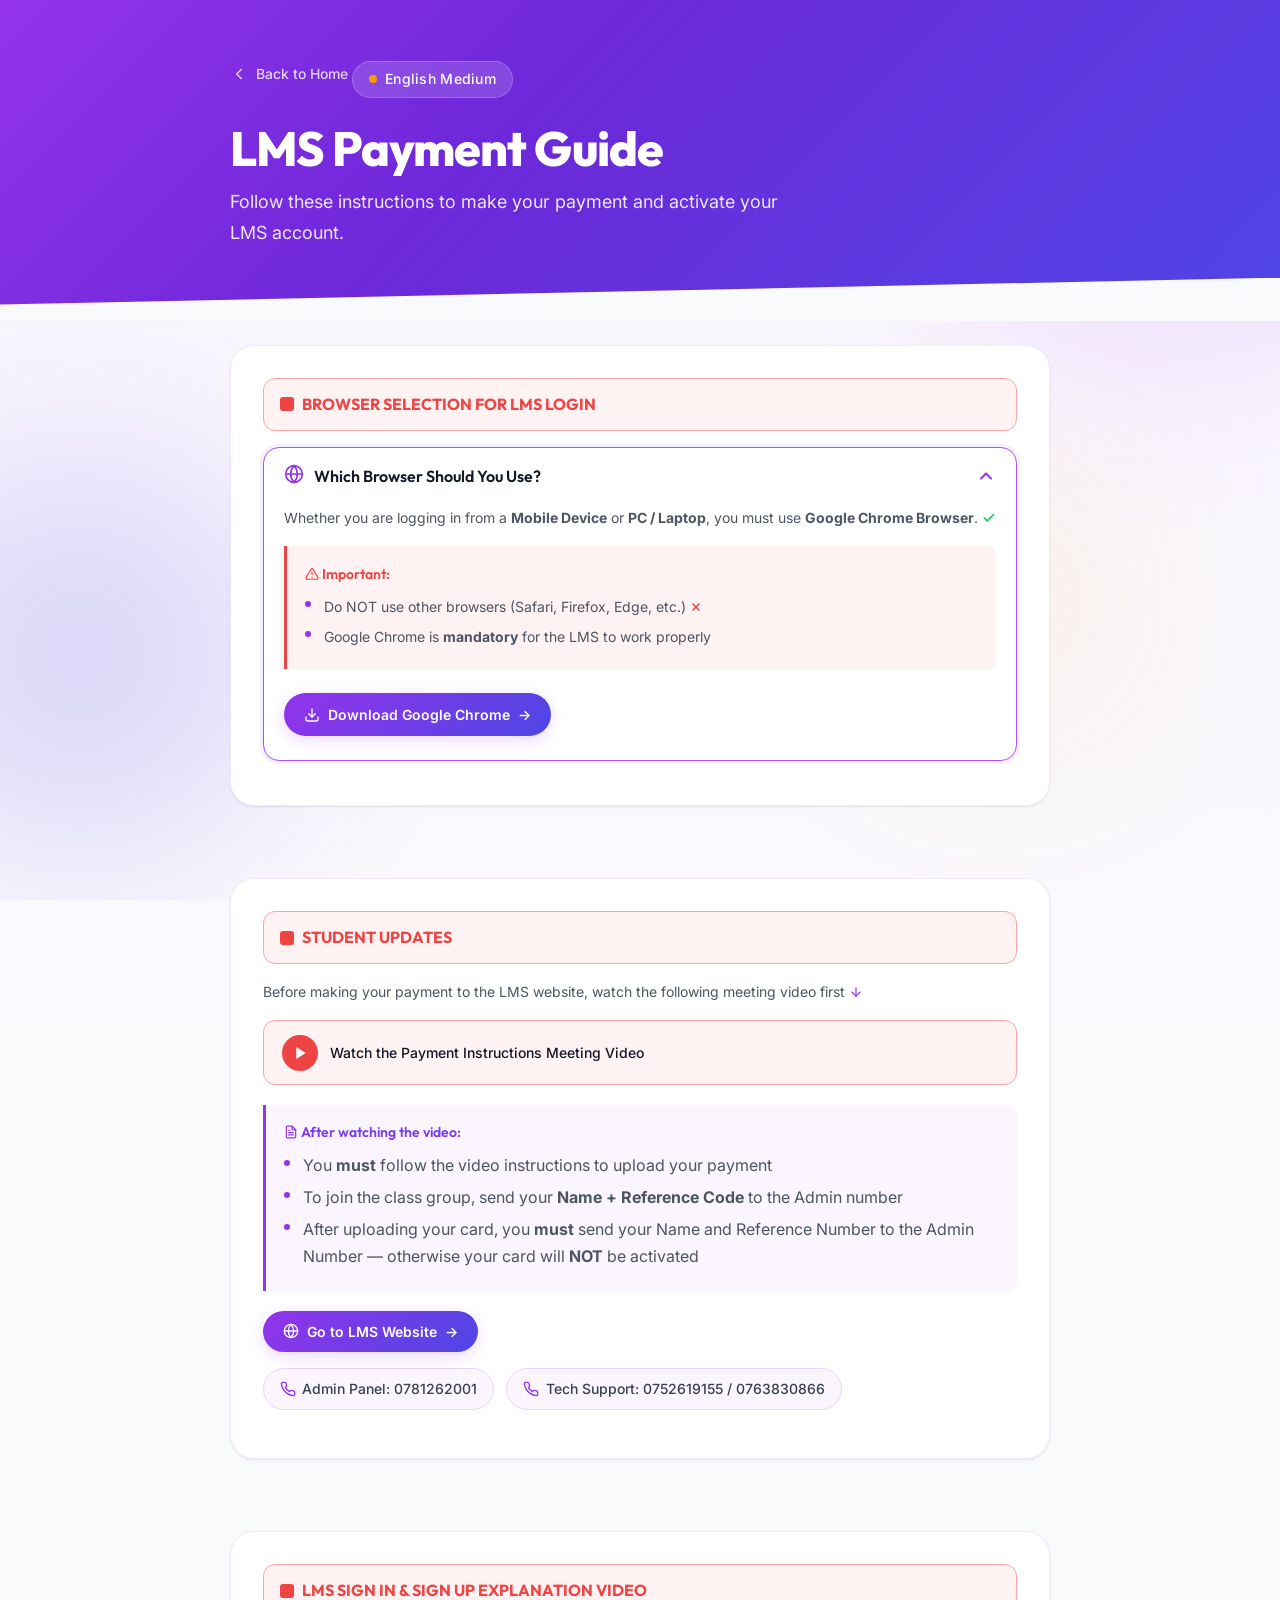
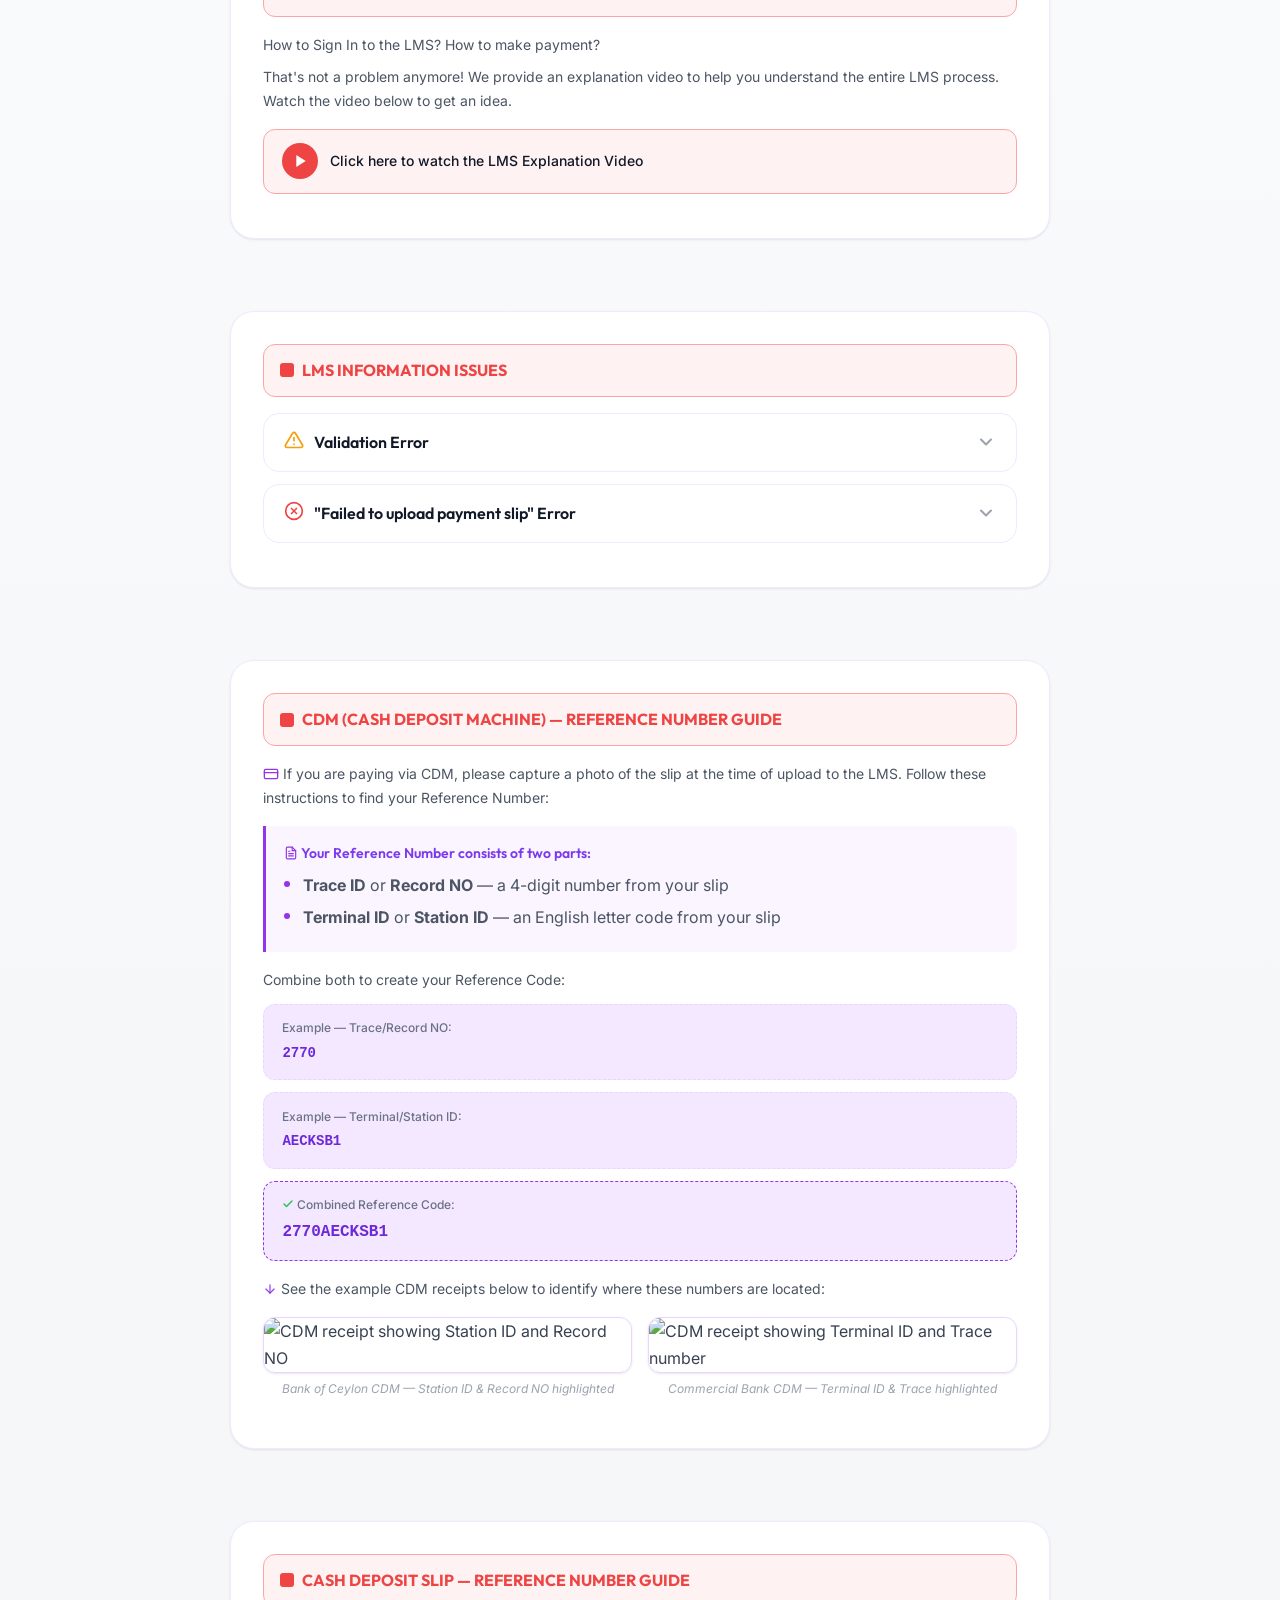
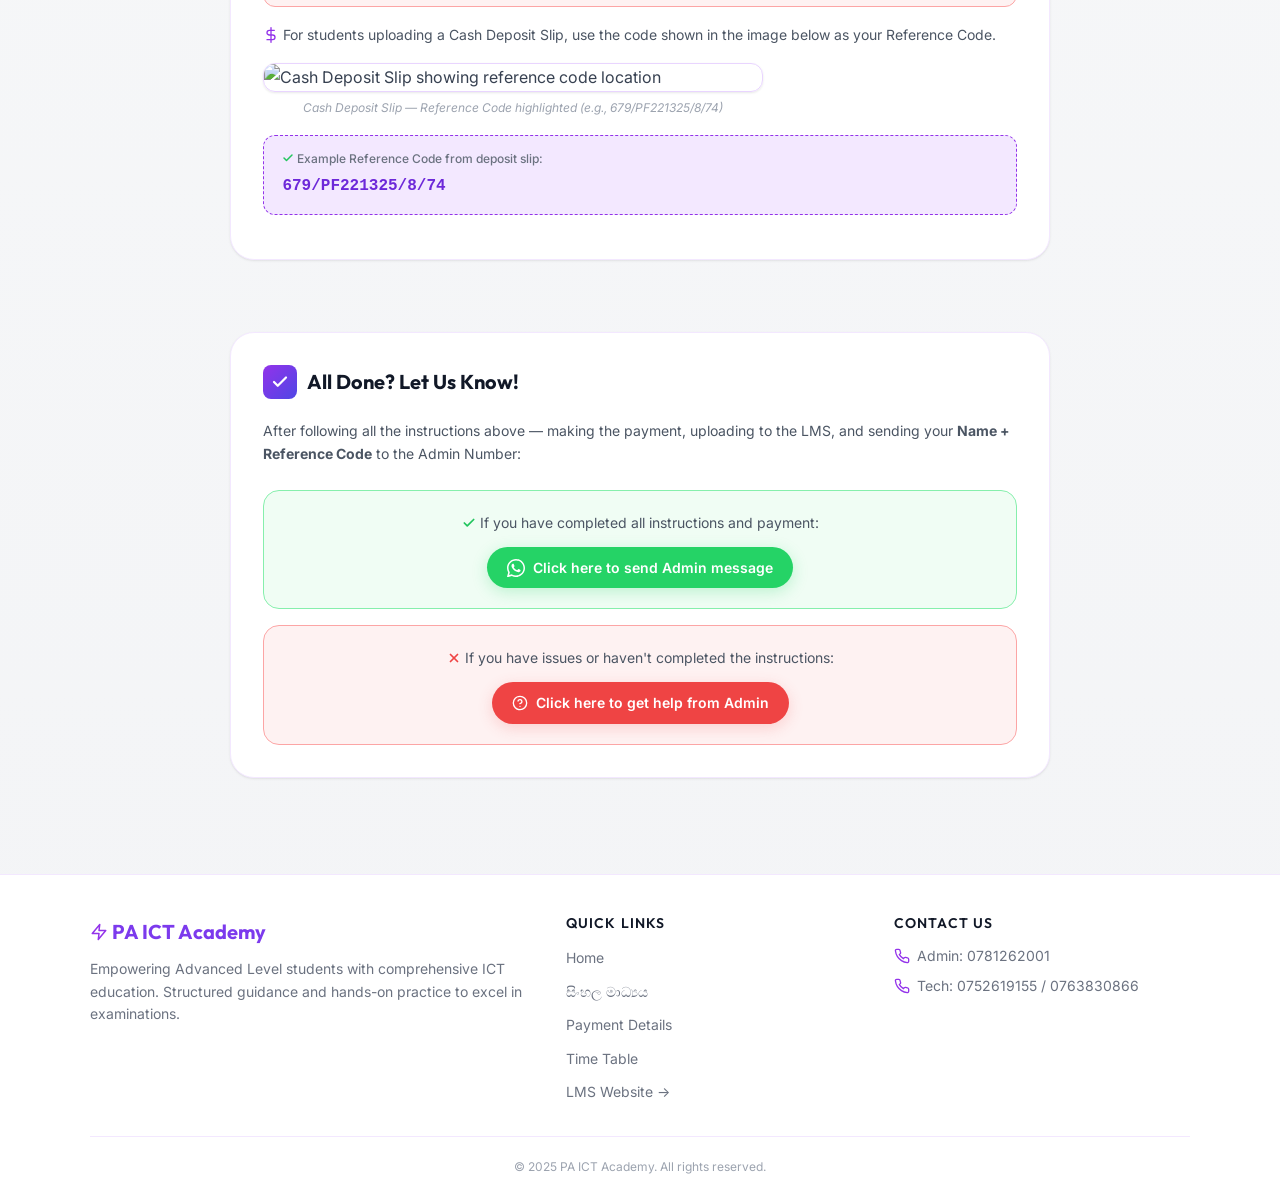
==== en.html @ 28339574 "timetables commit" ====
<!DOCTYPE html>
<html lang="en">

<head>
    <meta charset="UTF-8">
    <meta name="viewport" content="width=device-width, initial-scale=1.0">
    <meta name="description"
        content="PA ICT Academy — LMS Payment Guide. How to get reference numbers, upload payment slips, and access classes.">
    <title>LMS Payment Guide — PA ICT Academy</title>
    <link rel="stylesheet" href="css/styles.css">
    <link rel="icon"
        href="data:image/svg+xml,<svg xmlns='http://www.w3.org/2000/svg' viewBox='0 0 100 100'><text y='.9em' font-size='90'>⚡</text></svg>">
</head>

<body>

    <div class="bg-shapes">
        <div class="shape shape-1"></div>
        <div class="shape shape-2"></div>
        <div class="shape shape-3"></div>
    </div>

    <!-- Hero -->
    <section class="hero hero-clip">
        <div class="container hero__content">
            <a href="index.html" class="nav-back">
                <svg viewBox="0 0 24 24" fill="none" stroke="currentColor" stroke-width="2" stroke-linecap="round"
                    stroke-linejoin="round">
                    <polyline points="15 18 9 12 15 6" />
                </svg>
                Back to Home
            </a>
            <div class="hero__badge">
                <span class="dot"></span>
                English Medium
            </div>
            <h1 class="hero__title">LMS Payment Guide</h1>
            <p class="hero__subtitle">
                Follow these instructions to make your payment and activate your LMS account.
            </p>
        </div>
    </section>

    <!-- SECTION 1: Browser Selection -->
    <section class="content-section">
        <div class="container">
            <div class="card reveal">
                <div class="section-header">
                    <span class="section-header__dot"></span>
                    BROWSER SELECTION FOR LMS LOGIN
                </div>

                <div class="accordion active" id="acc-browser">
                    <button class="accordion__trigger" aria-expanded="true">
                        <span class="accordion__trigger-left">
                            <span class="accordion__trigger-icon"><svg width="20" height="20" viewBox="0 0 24 24"
                                    fill="none" stroke="#9333ea" stroke-width="2" stroke-linecap="round"
                                    stroke-linejoin="round">
                                    <circle cx="12" cy="12" r="10" />
                                    <line x1="2" y1="12" x2="22" y2="12" />
                                    <path
                                        d="M12 2a15.3 15.3 0 014 10 15.3 15.3 0 01-4 10 15.3 15.3 0 01-4-10 15.3 15.3 0 014-10z" />
                                </svg></span>
                            Which Browser Should You Use?
                        </span>
                        <svg class="accordion__chevron" viewBox="0 0 24 24" fill="none" stroke="currentColor"
                            stroke-width="2.5" stroke-linecap="round" stroke-linejoin="round">
                            <polyline points="6 9 12 15 18 9" />
                        </svg>
                    </button>
                    <div class="accordion__panel" style="max-height:none;">
                        <div class="accordion__content">
                            <p>
                                Whether you are logging in from a <strong>Mobile Device</strong> or <strong>PC /
                                    Laptop</strong>, you must use <strong>Google Chrome Browser</strong>.
                                <svg width="14" height="14" viewBox="0 0 24 24" fill="none" stroke="#22c55e"
                                    stroke-width="3" stroke-linecap="round" stroke-linejoin="round"
                                    style="vertical-align:-2px;">
                                    <polyline points="20 6 9 17 4 12" />
                                </svg>
                            </p>

                            <div class="info-block info-block--warning">
                                <div class="info-block__title">
                                    <svg width="14" height="14" viewBox="0 0 24 24" fill="none" stroke="#ef4444"
                                        stroke-width="2" stroke-linecap="round" stroke-linejoin="round"
                                        style="vertical-align:-2px;">
                                        <path
                                            d="M10.29 3.86L1.82 18a2 2 0 001.71 3h16.94a2 2 0 001.71-3L13.71 3.86a2 2 0 00-3.42 0z" />
                                        <line x1="12" y1="9" x2="12" y2="13" />
                                        <line x1="12" y1="17" x2="12.01" y2="17" />
                                    </svg>
                                    Important:
                                </div>
                                <ul class="info-block__list">
                                    <li>Do NOT use other browsers (Safari, Firefox, Edge, etc.)
                                        <svg width="12" height="12" viewBox="0 0 24 24" fill="none" stroke="#ef4444"
                                            stroke-width="3" stroke-linecap="round" stroke-linejoin="round"
                                            style="vertical-align:-1px;">
                                            <line x1="18" y1="6" x2="6" y2="18" />
                                            <line x1="6" y1="6" x2="18" y2="18" />
                                        </svg>
                                    </li>
                                    <li>Google Chrome is <strong>mandatory</strong> for the LMS to work properly</li>
                                </ul>
                            </div>

                            <a href="https://play.google.com/store/apps/details?id=com.android.chrome" target="_blank"
                                class="btn btn--primary btn--sm" style="margin-top:0.5rem;">
                                <svg width="16" height="16" viewBox="0 0 24 24" fill="none" stroke="currentColor"
                                    stroke-width="2" stroke-linecap="round" stroke-linejoin="round">
                                    <path d="M21 15v4a2 2 0 01-2 2H5a2 2 0 01-2-2v-4" />
                                    <polyline points="7 10 12 15 17 10" />
                                    <line x1="12" y1="15" x2="12" y2="3" />
                                </svg>
                                Download Google Chrome
                                <span class="btn__arrow">→</span>
                            </a>
                        </div>
                    </div>
                </div>
            </div>
        </div>
    </section>

    <!-- SECTION 2: Student Updates -->
    <section class="content-section">
        <div class="container">
            <div class="card reveal">
                <div class="section-header">
                    <span class="section-header__dot"></span>
                    STUDENT UPDATES
                </div>

                <p style="margin-bottom:1rem; font-size:0.875rem; color:#4b5563;">
                    Before making your payment to the LMS website, watch the following meeting video first
                    <svg width="14" height="14" viewBox="0 0 24 24" fill="none" stroke="#9333ea" stroke-width="2"
                        stroke-linecap="round" stroke-linejoin="round" style="vertical-align:-2px;">
                        <line x1="12" y1="5" x2="12" y2="19" />
                        <polyline points="19 12 12 19 5 12" />
                    </svg>
                </p>

                <a href="https://youtu.be/fWViFw2k_ic" target="_blank" class="video-link">
                    <span class="play-icon">
                        <svg viewBox="0 0 24 24" fill="currentColor">
                            <polygon points="5 3 19 12 5 21 5 3" />
                        </svg>
                    </span>
                    <span>Watch the Payment Instructions Meeting Video</span>
                </a>

                <div class="info-block" style="margin-top:1.25rem;">
                    <div class="info-block__title">
                        <svg width="14" height="14" viewBox="0 0 24 24" fill="none" stroke="#9333ea" stroke-width="2"
                            stroke-linecap="round" stroke-linejoin="round" style="vertical-align:-2px;">
                            <path d="M14 2H6a2 2 0 00-2 2v16a2 2 0 002 2h12a2 2 0 002-2V8z" />
                            <polyline points="14 2 14 8 20 8" />
                            <line x1="16" y1="13" x2="8" y2="13" />
                            <line x1="16" y1="17" x2="8" y2="17" />
                            <polyline points="10 9 9 9 8 9" />
                        </svg>
                        After watching the video:
                    </div>
                    <ul class="info-block__list">
                        <li>You <strong>must</strong> follow the video instructions to upload your payment</li>
                        <li>To join the class group, send your <strong>Name + Reference Code</strong> to the Admin
                            number</li>
                        <li>After uploading your card, you <strong>must</strong> send your Name and Reference Number to
                            the Admin Number — otherwise your card will <strong>NOT</strong> be activated</li>
                    </ul>
                </div>

                <div style="margin-top:1.25rem; display:flex; flex-wrap:wrap; gap:0.75rem; align-items:center;">
                    <a href="https://pasinduathukorala.lk" target="_blank" class="btn btn--primary btn--sm">
                        <svg width="16" height="16" viewBox="0 0 24 24" fill="none" stroke="currentColor"
                            stroke-width="2" stroke-linecap="round" stroke-linejoin="round">
                            <circle cx="12" cy="12" r="10" />
                            <line x1="2" y1="12" x2="22" y2="12" />
                            <path
                                d="M12 2a15.3 15.3 0 014 10 15.3 15.3 0 01-4 10 15.3 15.3 0 01-4-10 15.3 15.3 0 014-10z" />
                        </svg>
                        Go to LMS Website
                        <span class="btn__arrow">→</span>
                    </a>
                </div>

                <div class="contact-chips" style="margin-top:1rem;">
                    <div class="contact-chip">
                        <svg viewBox="0 0 24 24" fill="none" stroke="currentColor" stroke-width="2">
                            <path
                                d="M22 16.92v3a2 2 0 01-2.18 2 19.79 19.79 0 01-8.63-3.07 19.5 19.5 0 01-6-6 19.79 19.79 0 01-3.07-8.67A2 2 0 014.11 2h3a2 2 0 012 1.72c.127.96.361 1.903.7 2.81a2 2 0 01-.45 2.11L8.09 9.91a16 16 0 006 6l1.27-1.27a2 2 0 012.11-.45c.907.339 1.85.573 2.81.7A2 2 0 0122 16.92z" />
                        </svg>
                        Admin Panel: 0781262001
                    </div>
                    <div class="contact-chip">
                        <svg viewBox="0 0 24 24" fill="none" stroke="currentColor" stroke-width="2">
                            <path
                                d="M22 16.92v3a2 2 0 01-2.18 2 19.79 19.79 0 01-8.63-3.07 19.5 19.5 0 01-6-6 19.79 19.79 0 01-3.07-8.67A2 2 0 014.11 2h3a2 2 0 012 1.72c.127.96.361 1.903.7 2.81a2 2 0 01-.45 2.11L8.09 9.91a16 16 0 006 6l1.27-1.27a2 2 0 012.11-.45c.907.339 1.85.573 2.81.7A2 2 0 0122 16.92z" />
                        </svg>
                        Tech Support: 0752619155 / 0763830866
                    </div>
                </div>
            </div>
        </div>
    </section>

    <!-- SECTION 3: LMS Sign In / Sign Up Video -->
    <section class="content-section">
        <div class="container">
            <div class="card reveal">
                <div class="section-header">
                    <span class="section-header__dot"></span>
                    LMS SIGN IN &amp; SIGN UP EXPLANATION VIDEO
                </div>

                <p style="font-size:0.875rem; color:#4b5563; margin-bottom:0.5rem;">
                    How to Sign In to the LMS? How to make payment?
                </p>
                <p style="font-size:0.875rem; color:#4b5563; margin-bottom:1rem;">
                    That's not a problem anymore! We provide an explanation video to help you understand the entire LMS
                    process. Watch the video below to get an idea.
                </p>

                <a href="https://youtu.be/ASSriwLZ1oU" target="_blank" class="video-link">
                    <span class="play-icon">
                        <svg viewBox="0 0 24 24" fill="currentColor">
                            <polygon points="5 3 19 12 5 21 5 3" />
                        </svg>
                    </span>
                    <span>Click here to watch the LMS Explanation Video</span>
                </a>
            </div>
        </div>
    </section>

    <!-- SECTION 4: LMS Information Issues -->
    <section class="content-section">
        <div class="container">
            <div class="card reveal">
                <div class="section-header">
                    <span class="section-header__dot"></span>
                    LMS INFORMATION ISSUES
                </div>

                <div class="accordion" id="acc-validation">
                    <button class="accordion__trigger" aria-expanded="false">
                        <span class="accordion__trigger-left">
                            <span class="accordion__trigger-icon"><svg width="20" height="20" viewBox="0 0 24 24"
                                    fill="none" stroke="#f59e0b" stroke-width="2" stroke-linecap="round"
                                    stroke-linejoin="round">
                                    <path
                                        d="M10.29 3.86L1.82 18a2 2 0 001.71 3h16.94a2 2 0 001.71-3L13.71 3.86a2 2 0 00-3.42 0z" />
                                    <line x1="12" y1="9" x2="12" y2="13" />
                                    <line x1="12" y1="17" x2="12.01" y2="17" />
                                </svg></span>
                            Validation Error
                        </span>
                        <svg class="accordion__chevron" viewBox="0 0 24 24" fill="none" stroke="currentColor"
                            stroke-width="2.5" stroke-linecap="round" stroke-linejoin="round">
                            <polyline points="6 9 12 15 18 9" />
                        </svg>
                    </button>
                    <div class="accordion__panel">
                        <div class="accordion__content">
                            <p>
                                If you get this error when logging into the LMS, the reason is that the <strong>Phone
                                    Number</strong> you entered must contain exactly <strong>10 characters</strong> (10
                                digits).
                            </p>
                            <div class="info-block info-block--warning">
                                <div class="info-block__title">
                                    <svg width="14" height="14" viewBox="0 0 24 24" fill="none" stroke="#ef4444"
                                        stroke-width="3" stroke-linecap="round" stroke-linejoin="round"
                                        style="vertical-align:-2px;">
                                        <line x1="18" y1="6" x2="6" y2="18" />
                                        <line x1="6" y1="6" x2="18" y2="18" />
                                    </svg>
                                    Do NOT do these:
                                </div>
                                <ul class="info-block__list">
                                    <li>Do not give short/abbreviated answers</li>
                                    <li>Enter the <strong>full name</strong> of your school when inputting it</li>
                                    <li>Enter your <strong>full address</strong> — do not shorten it</li>
                                </ul>
                            </div>
                        </div>
                    </div>
                </div>

                <div class="accordion" id="acc-upload-error">
                    <button class="accordion__trigger" aria-expanded="false">
                        <span class="accordion__trigger-left">
                            <span class="accordion__trigger-icon"><svg width="20" height="20" viewBox="0 0 24 24"
                                    fill="none" stroke="#ef4444" stroke-width="2" stroke-linecap="round"
                                    stroke-linejoin="round">
                                    <circle cx="12" cy="12" r="10" />
                                    <line x1="15" y1="9" x2="9" y2="15" />
                                    <line x1="9" y1="9" x2="15" y2="15" />
                                </svg></span>
                            "Failed to upload payment slip" Error
                        </span>
                        <svg class="accordion__chevron" viewBox="0 0 24 24" fill="none" stroke="currentColor"
                            stroke-width="2.5" stroke-linecap="round" stroke-linejoin="round">
                            <polyline points="6 9 12 15 18 9" />
                        </svg>
                    </button>
                    <div class="accordion__panel">
                        <div class="accordion__content">
                            <p>
                                Some students who have already made payments to the LMS may face issues when uploading
                                the payment slip (see Picture 1 below).
                            </p>
                            <p>
                                <svg width="14" height="14" viewBox="0 0 24 24" fill="none" stroke="#9333ea"
                                    stroke-width="2" stroke-linecap="round" stroke-linejoin="round"
                                    style="vertical-align:-2px;">
                                    <path d="M4 19.5A2.5 2.5 0 016.5 17H20" />
                                    <path d="M6.5 2H20v20H6.5A2.5 2.5 0 014 19.5v-15A2.5 2.5 0 016.5 2z" />
                                </svg>
                                After you correctly enter the reference code, when uploading the payment slip —
                                especially from a <strong>Mobile Device</strong> — you'll see several options (see
                                Picture 2). You <strong>must</strong> select the <strong>"Media Picker"</strong> option,
                                which is your <strong>local device storage</strong>.
                            </p>

                            <div class="info-block info-block--warning">
                                <div class="info-block__title">
                                    <svg width="14" height="14" viewBox="0 0 24 24" fill="none" stroke="#ef4444"
                                        stroke-width="2" stroke-linecap="round" stroke-linejoin="round"
                                        style="vertical-align:-2px;">
                                        <path
                                            d="M10.29 3.86L1.82 18a2 2 0 001.71 3h16.94a2 2 0 001.71-3L13.71 3.86a2 2 0 00-3.42 0z" />
                                        <line x1="12" y1="9" x2="12" y2="13" />
                                        <line x1="12" y1="17" x2="12.01" y2="17" />
                                    </svg>
                                    Important Rules:
                                </div>
                                <ul class="info-block__list">
                                    <li>Do <strong>NOT</strong> browse and upload from Google Drive
                                        <svg width="12" height="12" viewBox="0 0 24 24" fill="none" stroke="#ef4444"
                                            stroke-width="3" stroke-linecap="round" stroke-linejoin="round"
                                            style="vertical-align:-1px;">
                                            <line x1="18" y1="6" x2="6" y2="18" />
                                            <line x1="6" y1="6" x2="18" y2="18" />
                                        </svg>
                                    </li>
                                    <li>You <strong>must</strong> upload from your phone's local storage
                                        <svg width="12" height="12" viewBox="0 0 24 24" fill="none" stroke="#22c55e"
                                            stroke-width="3" stroke-linecap="round" stroke-linejoin="round"
                                            style="vertical-align:-1px;">
                                            <polyline points="20 6 9 17 4 12" />
                                        </svg>
                                    </li>
                                    <li>Do NOT use any Cloud Storage for uploading</li>
                                </ul>
                            </div>

                            <div class="img-grid">
                                <div>
                                    <img src="images/1.jpg" alt="Failed to upload payment slip error message">
                                    <p class="img-caption">Picture 1 — "Failed to upload payment slip" error</p>
                                </div>
                                <div>
                                    <img src="images/2.jpg" alt="Upload options showing Media Picker">
                                    <p class="img-caption">Picture 2 — Select "Media Picker" from options</p>
                                </div>
                            </div>
                        </div>
                    </div>
                </div>
            </div>
        </div>
    </section>

    <!-- SECTION 5: CDM Reference Number Guide -->
    <section class="content-section">
        <div class="container">
            <div class="card reveal">
                <div class="section-header">
                    <span class="section-header__dot"></span>
                    CDM (CASH DEPOSIT MACHINE) — REFERENCE NUMBER GUIDE
                </div>

                <p style="font-size:0.875rem; color:#4b5563; margin-bottom:1rem;">
                    <svg width="16" height="16" viewBox="0 0 24 24" fill="none" stroke="#9333ea" stroke-width="2"
                        stroke-linecap="round" stroke-linejoin="round" style="vertical-align:-3px;">
                        <rect x="2" y="5" width="20" height="14" rx="2" />
                        <line x1="2" y1="10" x2="22" y2="10" />
                    </svg>
                    If you are paying via CDM, please capture a photo of the slip at the time of upload to the LMS.
                    Follow these instructions to find your Reference Number:
                </p>

                <div class="info-block">
                    <div class="info-block__title">
                        <svg width="14" height="14" viewBox="0 0 24 24" fill="none" stroke="#9333ea" stroke-width="2"
                            stroke-linecap="round" stroke-linejoin="round" style="vertical-align:-2px;">
                            <path d="M14 2H6a2 2 0 00-2 2v16a2 2 0 002 2h12a2 2 0 002-2V8z" />
                            <polyline points="14 2 14 8 20 8" />
                            <line x1="16" y1="13" x2="8" y2="13" />
                            <line x1="16" y1="17" x2="8" y2="17" />
                            <polyline points="10 9 9 9 8 9" />
                        </svg>
                        Your Reference Number consists of two parts:
                    </div>
                    <ul class="info-block__list">
                        <li><strong>Trace ID</strong> or <strong>Record NO</strong> — a 4-digit number from your slip
                        </li>
                        <li><strong>Terminal ID</strong> or <strong>Station ID</strong> — an English letter code from
                            your slip</li>
                    </ul>
                </div>

                <p style="font-size:0.875rem; color:#4b5563; margin:1rem 0 0.5rem;">Combine both to create your
                    Reference Code:</p>

                <div class="example-box">
                    <span class="label">Example — Trace/Record NO:</span>
                    2770
                </div>

                <div class="example-box">
                    <span class="label">Example — Terminal/Station ID:</span>
                    AECKSB1
                </div>

                <div class="example-box" style="background:#f3e8ff; border-color:#9333ea; font-size:1rem;">
                    <span class="label">
                        <svg width="12" height="12" viewBox="0 0 24 24" fill="none" stroke="#22c55e" stroke-width="3"
                            stroke-linecap="round" stroke-linejoin="round" style="vertical-align:-1px;">
                            <polyline points="20 6 9 17 4 12" />
                        </svg>
                        Combined Reference Code:
                    </span>
                    2770AECKSB1
                </div>

                <p style="font-size:0.875rem; color:#4b5563; margin:1rem 0 0.75rem;">
                    <svg width="14" height="14" viewBox="0 0 24 24" fill="none" stroke="#9333ea" stroke-width="2"
                        stroke-linecap="round" stroke-linejoin="round" style="vertical-align:-2px;">
                        <line x1="12" y1="5" x2="12" y2="19" />
                        <polyline points="19 12 12 19 5 12" />
                    </svg>
                    See the example CDM receipts below to identify where these numbers are located:
                </p>

                <div class="img-grid">
                    <div>
                        <img src="images/cdm1.jpg" alt="CDM receipt showing Station ID and Record NO">
                        <p class="img-caption">Bank of Ceylon CDM — Station ID &amp; Record NO highlighted</p>
                    </div>
                    <div>
                        <img src="images/cdm2.jpg" alt="CDM receipt showing Terminal ID and Trace number">
                        <p class="img-caption">Commercial Bank CDM — Terminal ID &amp; Trace highlighted</p>
                    </div>
                </div>
            </div>
        </div>
    </section>

    <!-- SECTION 6: Cash Deposit Slip Reference -->
    <section class="content-section">
        <div class="container">
            <div class="card reveal">
                <div class="section-header">
                    <span class="section-header__dot"></span>
                    CASH DEPOSIT SLIP — REFERENCE NUMBER GUIDE
                </div>

                <p style="font-size:0.875rem; color:#4b5563; margin-bottom:1rem;">
                    <svg width="16" height="16" viewBox="0 0 24 24" fill="none" stroke="#9333ea" stroke-width="2"
                        stroke-linecap="round" stroke-linejoin="round" style="vertical-align:-3px;">
                        <line x1="12" y1="1" x2="12" y2="23" />
                        <path d="M17 5H9.5a3.5 3.5 0 000 7h5a3.5 3.5 0 010 7H6" />
                    </svg>
                    For students uploading a Cash Deposit Slip, use the code shown in the image below as your Reference
                    Code.
                </p>

                <div class="img-single">
                    <img src="images/cds.jpg" alt="Cash Deposit Slip showing reference code location">
                    <p class="img-caption">Cash Deposit Slip — Reference Code highlighted (e.g., 679/PF221325/8/74)</p>
                </div>

                <div class="example-box"
                    style="margin-top:1rem; background:#f3e8ff; border-color:#9333ea; font-size:1rem;">
                    <span class="label">
                        <svg width="12" height="12" viewBox="0 0 24 24" fill="none" stroke="#22c55e" stroke-width="3"
                            stroke-linecap="round" stroke-linejoin="round" style="vertical-align:-1px;">
                            <polyline points="20 6 9 17 4 12" />
                        </svg>
                        Example Reference Code from deposit slip:
                    </span>
                    679/PF221325/8/74
                </div>
            </div>
        </div>
    </section>

    <!-- SECTION 7: Final CTA — Confirmation -->
    <section class="content-section">
        <div class="container">
            <div class="card reveal">
                <div class="card__header">
                    <h2 class="card__title">
                        <span class="card__title-icon">
                            <svg width="18" height="18" viewBox="0 0 24 24" fill="none" stroke="#fff" stroke-width="3"
                                stroke-linecap="round" stroke-linejoin="round">
                                <polyline points="20 6 9 17 4 12" />
                            </svg>
                        </span>
                        All Done? Let Us Know!
                    </h2>
                </div>

                <p style="font-size:0.875rem; color:#4b5563; margin-bottom:0.5rem;">
                    After following all the instructions above — making the payment, uploading to the LMS, and sending
                    your <strong>Name + Reference Code</strong> to the Admin Number:
                </p>

                <div class="cta-section">
                    <div class="cta-box cta-box--success">
                        <p>
                            <svg width="14" height="14" viewBox="0 0 24 24" fill="none" stroke="#22c55e"
                                stroke-width="3" stroke-linecap="round" stroke-linejoin="round"
                                style="vertical-align:-2px;">
                                <polyline points="20 6 9 17 4 12" />
                            </svg>
                            If you have completed all instructions and payment:
                        </p>
                        <a href="https://wa.me/94781262001?text=All%20Instructions%20Done%20and%20Clear%E2%9C%85%0A%0AI%20already%20did%20the%20payment%20and%20Sent%20you%20my%20Reference%20Code%20and%20Name%0A%0A"
                            target="_blank" class="btn btn--whatsapp btn--sm">
                            <svg width="18" height="18" viewBox="0 0 24 24" fill="currentColor">
                                <path
                                    d="M17.472 14.382c-.297-.149-1.758-.867-2.03-.967-.273-.099-.471-.148-.67.15-.197.297-.767.966-.94 1.164-.173.199-.347.223-.644.075-.297-.15-1.255-.463-2.39-1.475-.883-.788-1.48-1.761-1.653-2.059-.173-.297-.018-.458.13-.606.134-.133.298-.347.446-.52.149-.174.198-.298.298-.497.099-.198.05-.371-.025-.52-.075-.149-.669-1.612-.916-2.207-.242-.579-.487-.5-.669-.51-.173-.008-.371-.01-.57-.01-.198 0-.52.074-.792.372-.272.297-1.04 1.016-1.04 2.479 0 1.462 1.065 2.875 1.213 3.074.149.198 2.096 3.2 5.077 4.487.709.306 1.262.489 1.694.625.712.227 1.36.195 1.871.118.571-.085 1.758-.719 2.006-1.413.248-.694.248-1.289.173-1.413-.074-.124-.272-.198-.57-.347z" />
                                <path
                                    d="M12 0C5.373 0 0 5.373 0 12c0 2.146.559 4.162 1.543 5.908L.057 23.678a.5.5 0 00.621.62l5.834-1.508A11.937 11.937 0 0012 24c6.627 0 12-5.373 12-12S18.627 0 12 0zm0 22c-1.934 0-3.755-.537-5.308-1.47l-.38-.226-3.463.896.922-3.398-.248-.394A9.96 9.96 0 012 12C2 6.486 6.486 2 12 2s10 4.486 10 10-4.486 10-10 10z" />
                            </svg>
                            Click here to send Admin message
                        </a>
                    </div>

                    <div class="cta-box cta-box--danger">
                        <p>
                            <svg width="14" height="14" viewBox="0 0 24 24" fill="none" stroke="#ef4444"
                                stroke-width="3" stroke-linecap="round" stroke-linejoin="round"
                                style="vertical-align:-2px;">
                                <line x1="18" y1="6" x2="6" y2="18" />
                                <line x1="6" y1="6" x2="18" y2="18" />
                            </svg>
                            If you have issues or haven't completed the instructions:
                        </p>
                        <a href="https://wa.me/94781262001?text=I%20didn't%20complete%20my%20Instructions%20or%20Payment%20to%20the%20LMS%20%E2%9D%8E.%0AI%20need%20Help"
                            target="_blank" class="btn btn--danger btn--sm">
                            <svg width="16" height="16" viewBox="0 0 24 24" fill="none" stroke="currentColor"
                                stroke-width="2" stroke-linecap="round" stroke-linejoin="round">
                                <circle cx="12" cy="12" r="10" />
                                <path d="M9.09 9a3 3 0 015.83 1c0 2-3 3-3 3" />
                                <line x1="12" y1="17" x2="12.01" y2="17" />
                            </svg>
                            Click here to get help from Admin
                        </a>
                    </div>
                </div>
            </div>
        </div>
    </section>

    <!-- Footer -->
    <footer class="footer">
        <div class="container container--wide">
            <div class="footer__grid">
                <div>
                    <div class="footer__brand-name">
                        <svg width="18" height="18" viewBox="0 0 24 24" fill="none" stroke="#9333ea" stroke-width="2"
                            stroke-linecap="round" stroke-linejoin="round" style="vertical-align:-2px;">
                            <polygon points="13 2 3 14 12 14 11 22 21 10 12 10 13 2" />
                        </svg>
                        PA ICT Academy
                    </div>
                    <p class="footer__brand-desc">
                        Empowering Advanced Level students with comprehensive ICT education. Structured guidance and
                        hands-on practice to excel in examinations.
                    </p>
                </div>
                <div>
                    <h4 class="footer__heading">Quick Links</h4>
                    <ul class="footer__links">
                        <li><a href="index.html">Home</a></li>
                        <li><a href="si.html">සිංහල මාධ්‍යය</a></li>
                        <li><a href="payment-details.html">Payment Details</a></li>
                        <li><a href="timetable.html">Time Table</a></li>
                        <li><a href="https://pasinduathukorala.lk" target="_blank">LMS Website →</a></li>
                    </ul>
                </div>
                <div>
                    <h4 class="footer__heading">Contact Us</h4>
                    <div class="footer__contact-item">
                        <svg viewBox="0 0 24 24" fill="none" stroke="currentColor" stroke-width="2">
                            <path
                                d="M22 16.92v3a2 2 0 01-2.18 2 19.79 19.79 0 01-8.63-3.07 19.5 19.5 0 01-6-6 19.79 19.79 0 01-3.07-8.67A2 2 0 014.11 2h3a2 2 0 012 1.72c.127.96.361 1.903.7 2.81a2 2 0 01-.45 2.11L8.09 9.91a16 16 0 006 6l1.27-1.27a2 2 0 012.11-.45c.907.339 1.85.573 2.81.7A2 2 0 0122 16.92z" />
                        </svg>
                        <span>Admin: 0781262001</span>
                    </div>
                    <div class="footer__contact-item">
                        <svg viewBox="0 0 24 24" fill="none" stroke="currentColor" stroke-width="2">
                            <path
                                d="M22 16.92v3a2 2 0 01-2.18 2 19.79 19.79 0 01-8.63-3.07 19.5 19.5 0 01-6-6 19.79 19.79 0 01-3.07-8.67A2 2 0 014.11 2h3a2 2 0 012 1.72c.127.96.361 1.903.7 2.81a2 2 0 01-.45 2.11L8.09 9.91a16 16 0 006 6l1.27-1.27a2 2 0 012.11-.45c.907.339 1.85.573 2.81.7A2 2 0 0122 16.92z" />
                        </svg>
                        <span>Tech: 0752619155 / 0763830866</span>
                    </div>
                </div>
            </div>
            <div class="footer__bottom">
                &copy; 2025 PA ICT Academy. All rights reserved.
            </div>
        </div>
    </footer>

    <script src="js/app.js"></script>
</body>

</html>
---- css/styles.css ----
/* ===================================================
   PA ICT Academy — LMS Payment Info Design System
   Matches pasinduathukorala.lk color scheme
   =================================================== */

@import url('https://fonts.googleapis.com/css2?family=Inter:wght@300;400;500;600;700;800&family=Outfit:wght@400;500;600;700;800&display=swap');

/* --- Design Tokens --- */
:root {
  /* Primary — Purple to Indigo (matches LMS) */
  --clr-primary-400: #a855f7;
  --clr-primary-500: #9333ea;
  --clr-primary-600: #7c3aed;
  --clr-primary-700: #6d28d9;
  --clr-indigo-500: #4f46e5;
  --clr-indigo-600: #4338ca;

  /* Accent */
  --clr-accent-400: #f59e0b;
  --clr-accent-500: #d97706;

  /* Backgrounds — Light Theme */
  --clr-bg-50: #faf5ff;
  --clr-bg-100: #f3e8ff;
  --clr-bg-page: #f9fafb;
  --clr-bg-white: #ffffff;

  /* Surfaces */
  --clr-surface: #ffffff;
  --clr-surface-hover: #faf5ff;
  --clr-surface-border: #e9d5ff;
  --clr-surface-border-light: #f3e8ff;

  /* Text */
  --clr-text-900: #111827;
  --clr-text-700: #374151;
  --clr-text-600: #4b5563;
  --clr-text-500: #6b7280;
  --clr-text-400: #9ca3af;
  --clr-text-300: #d1d5db;
  --clr-text-white: #ffffff;

  /* Status */
  --clr-red-500: #ef4444;
  --clr-red-50: #fef2f2;
  --clr-red-100: #fee2e2;
  --clr-red-border: #fca5a5;
  --clr-green-500: #22c55e;
  --clr-green-50: #f0fdf4;
  --clr-blue-500: #3b82f6;
  --clr-blue-50: #eff6ff;

  /* Gradients */
  --grad-hero: linear-gradient(135deg, #9333ea 0%, #6d28d9 40%, #4f46e5 100%);
  --grad-btn: linear-gradient(135deg, #9333ea, #4f46e5);
  --grad-card-glow: linear-gradient(135deg, rgba(147, 51, 234, 0.06), rgba(79, 70, 229, 0.03));
  --grad-page: linear-gradient(180deg, #faf5ff 0%, #f9fafb 30%, #f3f4f6 100%);

  /* Typography */
  --ff-heading: 'Outfit', sans-serif;
  --ff-body: 'Inter', sans-serif;

  --fs-xs: 0.75rem;
  --fs-sm: 0.875rem;
  --fs-base: 1rem;
  --fs-lg: 1.125rem;
  --fs-xl: 1.25rem;
  --fs-2xl: 1.5rem;
  --fs-3xl: 1.875rem;
  --fs-4xl: 2.25rem;
  --fs-5xl: 3rem;

  /* Shape */
  --radius-sm: 8px;
  --radius-md: 12px;
  --radius-lg: 16px;
  --radius-xl: 20px;
  --radius-2xl: 24px;
  --radius-full: 9999px;

  /* Shadows */
  --shadow-sm: 0 1px 3px rgba(0, 0, 0, 0.06), 0 1px 2px rgba(0, 0, 0, 0.04);
  --shadow-md: 0 4px 6px rgba(0, 0, 0, 0.05), 0 2px 4px rgba(0, 0, 0, 0.04);
  --shadow-lg: 0 10px 25px rgba(147, 51, 234, 0.08), 0 4px 10px rgba(0, 0, 0, 0.04);
  --shadow-xl: 0 20px 40px rgba(147, 51, 234, 0.12), 0 8px 16px rgba(0, 0, 0, 0.06);
  --shadow-purple: 0 4px 15px rgba(147, 51, 234, 0.2);

  /* Transitions */
  --ease-out: cubic-bezier(0.22, 1, 0.36, 1);
  --transition-fast: 200ms var(--ease-out);
  --transition-base: 350ms var(--ease-out);
  --transition-slow: 500ms var(--ease-out);

  /* Spacing */
  --space-section: 3rem;
  --container-max: 820px;
  --container-wide: 1100px;
}

/* --- Reset & Base --- */
*,
*::before,
*::after {
  margin: 0;
  padding: 0;
  box-sizing: border-box;
}

html {
  scroll-behavior: smooth;
  -webkit-font-smoothing: antialiased;
}

body {
  font-family: var(--ff-body);
  font-size: var(--fs-base);
  line-height: 1.7;
  color: var(--clr-text-700);
  background: var(--grad-page);
  min-height: 100vh;
  overflow-x: hidden;
}

a {
  color: var(--clr-primary-500);
  text-decoration: none;
  transition: color var(--transition-fast);
}

a:hover {
  color: var(--clr-primary-700);
}

img {
  max-width: 100%;
  display: block;
  border-radius: var(--radius-md);
}

h1,
h2,
h3,
h4,
h5,
h6 {
  font-family: var(--ff-heading);
  color: var(--clr-text-900);
  line-height: 1.25;
}

/* ===================================================
   Layout
   =================================================== */
.container {
  width: 90%;
  max-width: var(--container-max);
  margin-inline: auto;
}

.container--wide {
  max-width: var(--container-wide);
}

/* ===================================================
   Decorative Background Shapes
   =================================================== */
.bg-shapes {
  position: fixed;
  inset: 0;
  z-index: 0;
  pointer-events: none;
  overflow: hidden;
}

.bg-shapes .shape {
  position: absolute;
  border-radius: 50%;
  filter: blur(100px);
  opacity: 0.18;
}

.bg-shapes .shape-1 {
  width: 500px;
  height: 500px;
  background: var(--clr-primary-400);
  top: -150px;
  right: -150px;
  animation: floatShape 25s ease-in-out infinite alternate;
}

.bg-shapes .shape-2 {
  width: 400px;
  height: 400px;
  background: var(--clr-indigo-500);
  bottom: 5%;
  left: -120px;
  animation: floatShape 20s ease-in-out infinite alternate-reverse;
}

.bg-shapes .shape-3 {
  width: 300px;
  height: 300px;
  background: var(--clr-accent-400);
  top: 50%;
  right: 10%;
  opacity: 0.08;
  animation: floatShape 30s ease-in-out infinite alternate;
}

@keyframes floatShape {
  0% {
    transform: translate(0, 0) scale(1);
  }

  50% {
    transform: translate(30px, -40px) scale(1.06);
  }

  100% {
    transform: translate(-15px, 15px) scale(0.97);
  }
}

/* ===================================================
   Hero Section
   =================================================== */
.hero {
  position: relative;
  background: var(--grad-hero);
  padding: 3.5rem 0 4.5rem;
  overflow: hidden;
  z-index: 1;
}

/* Icon utility for replacing emojis */
.icon-inline {
  display: inline-flex;
  align-items: center;
  justify-content: center;
  width: 1em;
  height: 1em;
  vertical-align: -0.125em;
  flex-shrink: 0;
}

.icon-inline svg {
  width: 100%;
  height: 100%;
}

.icon-inline--lg {
  width: 1.25em;
  height: 1.25em;
}

.hero__content {
  position: relative;
  z-index: 2;
}

.hero__badge {
  display: inline-flex;
  align-items: center;
  gap: 0.5rem;
  background: rgba(255, 255, 255, 0.15);
  backdrop-filter: blur(10px);
  border: 1px solid rgba(255, 255, 255, 0.2);
  padding: 0.35rem 1rem;
  border-radius: var(--radius-full);
  font-size: var(--fs-sm);
  font-weight: 500;
  color: #fff;
  margin-bottom: 1.25rem;
  letter-spacing: 0.02em;
}

.hero__badge .dot {
  width: 8px;
  height: 8px;
  background: var(--clr-accent-400);
  border-radius: 50%;
  animation: pulse 2s ease-in-out infinite;
}

@keyframes pulse {

  0%,
  100% {
    opacity: 1;
    transform: scale(1);
  }

  50% {
    opacity: 0.5;
    transform: scale(1.5);
  }
}

.hero__title {
  font-size: var(--fs-5xl);
  font-weight: 800;
  color: #fff;
  margin-bottom: 0.6rem;
  letter-spacing: -0.02em;
}

.hero__subtitle {
  font-size: var(--fs-lg);
  color: rgba(255, 255, 255, 0.88);
  max-width: 550px;
  font-weight: 400;
}

/* Diagonal clip */
.hero-clip {
  position: relative;
}

.hero-clip::after {
  content: '';
  position: absolute;
  bottom: -2px;
  left: 0;
  right: 0;
  height: 45px;
  background: var(--clr-bg-page);
  clip-path: polygon(0 60%, 100% 0, 100% 100%, 0 100%);
}

/* ===================================================
   Nav / Back Link
   =================================================== */
.nav-back {
  display: inline-flex;
  align-items: center;
  gap: 0.5rem;
  color: rgba(255, 255, 255, 0.8);
  font-size: var(--fs-sm);
  font-weight: 500;
  padding: 0.4rem 0;
  margin-bottom: 0.75rem;
  transition: all var(--transition-fast);
}

.nav-back:hover {
  color: #fff;
  gap: 0.65rem;
}

.nav-back svg {
  width: 18px;
  height: 18px;
  transition: transform var(--transition-fast);
}

.nav-back:hover svg {
  transform: translateX(-3px);
}

/* ===================================================
   Language Cards (Landing Page)
   =================================================== */
.lang-section {
  padding: var(--space-section) 0 4rem;
  position: relative;
  z-index: 1;
}

.lang-section__heading {
  text-align: center;
  margin-bottom: 2.5rem;
}

.lang-section__heading h2 {
  font-size: var(--fs-3xl);
  font-weight: 700;
  margin-bottom: 0.4rem;
}

.lang-section__heading p {
  color: var(--clr-text-500);
  font-size: var(--fs-lg);
}

.lang-grid {
  display: grid;
  grid-template-columns: repeat(auto-fit, minmax(280px, 1fr));
  gap: 1.5rem;
}

.lang-card {
  position: relative;
  background: var(--clr-surface);
  border: 1px solid var(--clr-surface-border);
  border-radius: var(--radius-2xl);
  padding: 2.5rem 2rem;
  text-align: center;
  transition: all var(--transition-base);
  box-shadow: var(--shadow-sm);
  overflow: hidden;
}

.lang-card::before {
  content: '';
  position: absolute;
  inset: 0;
  background: var(--grad-card-glow);
  opacity: 0;
  transition: opacity var(--transition-base);
}

.lang-card:hover {
  transform: translateY(-4px);
  border-color: var(--clr-primary-400);
  box-shadow: var(--shadow-xl);
}

.lang-card:hover::before {
  opacity: 1;
}

.lang-card__icon {
  position: relative;
  z-index: 1;
  width: 68px;
  height: 68px;
  border-radius: var(--radius-lg);
  display: flex;
  align-items: center;
  justify-content: center;
  margin: 0 auto 1.25rem;
  font-size: var(--fs-xl);
  font-weight: 700;
  color: #fff;
  background: var(--grad-btn);
  box-shadow: var(--shadow-purple);
}

.lang-card__title {
  position: relative;
  z-index: 1;
  font-size: var(--fs-2xl);
  font-weight: 700;
  margin-bottom: 0.6rem;
}

.lang-card__desc {
  position: relative;
  z-index: 1;
  color: var(--clr-text-500);
  font-size: var(--fs-sm);
  margin-bottom: 1.75rem;
  line-height: 1.6;
}

/* ===================================================
   Buttons
   =================================================== */
.btn {
  position: relative;
  z-index: 1;
  display: inline-flex;
  align-items: center;
  gap: 0.5rem;
  padding: 0.8rem 1.75rem;
  border-radius: var(--radius-full);
  font-family: var(--ff-body);
  font-size: var(--fs-base);
  font-weight: 600;
  border: none;
  cursor: pointer;
  transition: all var(--transition-base);
  text-decoration: none;
}

.btn--primary {
  background: var(--grad-btn);
  color: #fff;
  box-shadow: var(--shadow-purple);
}

.btn--primary:hover {
  transform: translateY(-2px);
  box-shadow: 0 8px 25px rgba(147, 51, 234, 0.35);
  color: #fff;
}

.btn--outline {
  background: transparent;
  color: var(--clr-primary-600);
  border: 2px solid var(--clr-primary-500);
}

.btn--outline:hover {
  background: var(--clr-primary-500);
  color: #fff;
}

.btn--whatsapp {
  background: #25d366;
  color: #fff;
  box-shadow: 0 4px 15px rgba(37, 211, 102, 0.25);
}

.btn--whatsapp:hover {
  background: #1fba59;
  transform: translateY(-2px);
  box-shadow: 0 8px 25px rgba(37, 211, 102, 0.35);
  color: #fff;
}

.btn--danger {
  background: var(--clr-red-500);
  color: #fff;
  box-shadow: 0 4px 15px rgba(239, 68, 68, 0.2);
}

.btn--danger:hover {
  transform: translateY(-2px);
  color: #fff;
}

.btn__arrow {
  transition: transform var(--transition-fast);
}

.btn:hover .btn__arrow {
  transform: translateX(4px);
}

.btn--sm {
  padding: 0.55rem 1.25rem;
  font-size: var(--fs-sm);
}

/* ===================================================
   Content Cards
   =================================================== */
.content-section {
  position: relative;
  z-index: 1;
  padding: 1.5rem 0;
}

.card {
  background: var(--clr-surface);
  border: 1px solid var(--clr-surface-border-light);
  border-radius: var(--radius-2xl);
  padding: 2rem;
  margin-bottom: 1.5rem;
  box-shadow: var(--shadow-sm);
  transition: border-color var(--transition-base), box-shadow var(--transition-base);
}

.card:hover {
  border-color: var(--clr-surface-border);
  box-shadow: var(--shadow-md);
}

.card__header {
  margin-bottom: 1.25rem;
}

.card__title {
  font-size: var(--fs-xl);
  font-weight: 700;
  display: flex;
  align-items: center;
  gap: 0.6rem;
}

.card__title-icon {
  width: 34px;
  height: 34px;
  background: var(--grad-btn);
  border-radius: var(--radius-sm);
  display: flex;
  align-items: center;
  justify-content: center;
  font-size: var(--fs-base);
  flex-shrink: 0;
}

.card__subtitle {
  color: var(--clr-text-500);
  font-size: var(--fs-sm);
  margin-top: 0.3rem;
}

/* ===================================================
   Red Header Sections (🟥 style)
   =================================================== */
.section-header {
  display: flex;
  align-items: center;
  gap: 0.5rem;
  padding: 0.75rem 1rem;
  background: var(--clr-red-50);
  border: 1px solid var(--clr-red-border);
  border-radius: var(--radius-md);
  margin-bottom: 1rem;
  font-family: var(--ff-heading);
  font-weight: 700;
  font-size: var(--fs-base);
  color: var(--clr-red-500);
}

.section-header .section-header__dot {
  width: 14px;
  height: 14px;
  background: var(--clr-red-500);
  border-radius: 3px;
  flex-shrink: 0;
}

/* ===================================================
   Accordion
   =================================================== */
.accordion {
  border: 1px solid var(--clr-surface-border-light);
  border-radius: var(--radius-lg);
  overflow: hidden;
  margin-bottom: 0.75rem;
  background: var(--clr-surface);
  transition: border-color var(--transition-base), box-shadow var(--transition-base);
}

.accordion.active {
  border-color: var(--clr-primary-400);
  box-shadow: 0 0 0 3px rgba(147, 51, 234, 0.08);
}

.accordion__trigger {
  width: 100%;
  display: flex;
  align-items: center;
  justify-content: space-between;
  padding: 1rem 1.25rem;
  background: transparent;
  border: none;
  cursor: pointer;
  font-family: var(--ff-heading);
  font-size: var(--fs-base);
  font-weight: 600;
  color: var(--clr-text-900);
  transition: all var(--transition-fast);
  text-align: left;
  gap: 1rem;
}

.accordion__trigger:hover {
  background: var(--clr-bg-50);
}

.accordion__trigger-left {
  display: flex;
  align-items: center;
  gap: 0.65rem;
}

.accordion__trigger-icon {
  font-size: var(--fs-lg);
}

.accordion__chevron {
  width: 20px;
  height: 20px;
  color: var(--clr-text-400);
  transition: transform var(--transition-base);
  flex-shrink: 0;
}

.accordion.active .accordion__chevron {
  transform: rotate(180deg);
  color: var(--clr-primary-500);
}

.accordion__panel {
  max-height: 0;
  overflow: hidden;
  transition: max-height var(--transition-slow);
}

.accordion__content {
  padding: 0 1.25rem 1.5rem;
  color: var(--clr-text-600);
  font-size: var(--fs-sm);
  line-height: 1.8;
}

.accordion__content p {
  margin-bottom: 1rem;
}

/* ===================================================
   Info Block (purple left border)
   =================================================== */
.info-block {
  background: var(--clr-bg-50);
  border-left: 3px solid var(--clr-primary-500);
  border-radius: 0 var(--radius-sm) var(--radius-sm) 0;
  padding: 1rem 1.15rem;
  margin: 1rem 0;
}

.info-block__title {
  font-family: var(--ff-heading);
  font-weight: 600;
  color: var(--clr-primary-600);
  font-size: var(--fs-sm);
  margin-bottom: 0.4rem;
}

.info-block__list {
  list-style: none;
  padding: 0;
}

.info-block__list li {
  position: relative;
  padding-left: 1.15rem;
  margin-bottom: 0.3rem;
  color: var(--clr-text-600);
}

.info-block__list li::before {
  content: '';
  position: absolute;
  left: 0;
  top: 0.55em;
  width: 6px;
  height: 6px;
  background: var(--clr-primary-500);
  border-radius: 50%;
}

/* Warning / Red info block */
.info-block--warning {
  background: var(--clr-red-50);
  border-left-color: var(--clr-red-500);
}

.info-block--warning .info-block__title {
  color: var(--clr-red-500);
}

/* ===================================================
   Example / Highlight Box
   =================================================== */
.example-box {
  background: var(--clr-bg-100);
  border: 1px dashed var(--clr-surface-border);
  border-radius: var(--radius-md);
  padding: 0.85rem 1.15rem;
  margin: 0.75rem 0;
  font-family: 'Courier New', monospace;
  font-size: var(--fs-sm);
  color: var(--clr-primary-700);
  font-weight: 600;
}

.example-box span.label {
  font-family: var(--ff-body);
  color: var(--clr-text-500);
  font-weight: 500;
  font-size: var(--fs-xs);
  display: block;
  margin-bottom: 0.2rem;
}

/* ===================================================
   Image Gallery in Content
   =================================================== */
.img-grid {
  display: grid;
  grid-template-columns: repeat(auto-fit, minmax(250px, 1fr));
  gap: 1rem;
  margin: 1rem 0;
}

.img-grid img {
  border: 1px solid var(--clr-surface-border);
  border-radius: var(--radius-md);
  box-shadow: var(--shadow-sm);
  transition: transform var(--transition-base), box-shadow var(--transition-base);
  cursor: pointer;
}

.img-grid img:hover {
  transform: scale(1.02);
  box-shadow: var(--shadow-lg);
}

.img-single {
  margin: 1rem 0;
  max-width: 500px;
}

.img-single img {
  border: 1px solid var(--clr-surface-border);
  border-radius: var(--radius-md);
  box-shadow: var(--shadow-sm);
}

.img-caption {
  font-size: var(--fs-xs);
  color: var(--clr-text-400);
  text-align: center;
  margin-top: 0.4rem;
  font-style: italic;
}

/* ===================================================
   Steps List
   =================================================== */
.steps-list {
  list-style: none;
  padding: 0;
  counter-reset: step;
}

.steps-list li {
  position: relative;
  padding-left: 2.75rem;
  margin-bottom: 1.15rem;
  color: var(--clr-text-600);
  font-size: var(--fs-sm);
  counter-increment: step;
}

.steps-list li::before {
  content: counter(step);
  position: absolute;
  left: 0;
  top: 0;
  width: 26px;
  height: 26px;
  background: var(--grad-btn);
  border-radius: 50%;
  display: flex;
  align-items: center;
  justify-content: center;
  font-size: var(--fs-xs);
  font-weight: 700;
  color: #fff;
}

/* ===================================================
   Contact Chips
   =================================================== */
.contact-chips {
  display: flex;
  flex-wrap: wrap;
  gap: 0.75rem;
  margin: 1rem 0;
}

.contact-chip {
  display: inline-flex;
  align-items: center;
  gap: 0.4rem;
  background: var(--clr-bg-50);
  border: 1px solid var(--clr-surface-border);
  border-radius: var(--radius-full);
  padding: 0.5rem 1rem;
  font-size: var(--fs-sm);
  font-weight: 500;
  color: var(--clr-text-700);
}

.contact-chip svg {
  width: 16px;
  height: 16px;
  color: var(--clr-primary-500);
}

/* ===================================================
   Notes / Warning
   =================================================== */
.notes-list {
  list-style: none;
  padding: 0;
}

.notes-list li {
  position: relative;
  padding: 0.7rem 1rem 0.7rem 2.25rem;
  margin-bottom: 0.5rem;
  background: var(--clr-red-50);
  border-radius: var(--radius-sm);
  color: var(--clr-text-700);
  font-size: var(--fs-sm);
  border-left: 3px solid var(--clr-red-500);
}

.notes-list li::before {
  content: '⚠';
  position: absolute;
  left: 0.65rem;
  top: 0.7rem;
  font-size: var(--fs-sm);
}

/* ===================================================
   Video Link Card
   =================================================== */
.video-link {
  display: flex;
  align-items: center;
  gap: 0.75rem;
  padding: 0.85rem 1.15rem;
  background: var(--clr-red-50);
  border: 1px solid var(--clr-red-border);
  border-radius: var(--radius-md);
  margin: 0.75rem 0;
  transition: all var(--transition-fast);
  color: var(--clr-text-900);
  font-weight: 500;
  font-size: var(--fs-sm);
}

.video-link:hover {
  background: var(--clr-red-100);
  color: var(--clr-red-500);
  transform: translateY(-1px);
}

.video-link .play-icon {
  width: 36px;
  height: 36px;
  background: var(--clr-red-500);
  border-radius: 50%;
  display: flex;
  align-items: center;
  justify-content: center;
  flex-shrink: 0;
}

.video-link .play-icon svg {
  width: 16px;
  height: 16px;
  color: #fff;
  margin-left: 2px;
}

/* ===================================================
   CTA Buttons Section
   =================================================== */
.cta-section {
  display: flex;
  flex-direction: column;
  gap: 1rem;
  margin-top: 1.5rem;
}

.cta-box {
  padding: 1.25rem;
  border-radius: var(--radius-lg);
  text-align: center;
}

.cta-box--success {
  background: var(--clr-green-50);
  border: 1px solid #86efac;
}

.cta-box--danger {
  background: var(--clr-red-50);
  border: 1px solid var(--clr-red-border);
}

.cta-box p {
  font-size: var(--fs-sm);
  color: var(--clr-text-600);
  margin-bottom: 0.75rem;
}

/* ===================================================
   Footer
   =================================================== */
.footer {
  position: relative;
  z-index: 1;
  background: var(--clr-surface);
  border-top: 1px solid var(--clr-surface-border-light);
  padding: 2.5rem 0 1.5rem;
  margin-top: 3rem;
}

.footer__grid {
  display: grid;
  grid-template-columns: 1.5fr 1fr 1fr;
  gap: 2rem;
}

.footer__brand-name {
  font-family: var(--ff-heading);
  font-size: var(--fs-xl);
  font-weight: 700;
  color: var(--clr-primary-600);
  margin-bottom: 0.6rem;
}

.footer__brand-desc {
  color: var(--clr-text-500);
  font-size: var(--fs-sm);
  line-height: 1.6;
}

.footer__heading {
  font-family: var(--ff-heading);
  font-size: var(--fs-sm);
  font-weight: 600;
  color: var(--clr-text-900);
  text-transform: uppercase;
  letter-spacing: 0.08em;
  margin-bottom: 0.75rem;
}

.footer__links {
  list-style: none;
}

.footer__links li {
  margin-bottom: 0.4rem;
}

.footer__links a {
  color: var(--clr-text-500);
  font-size: var(--fs-sm);
  transition: all var(--transition-fast);
}

.footer__links a:hover {
  color: var(--clr-primary-500);
  padding-left: 4px;
}

.footer__contact-item {
  display: flex;
  align-items: center;
  gap: 0.45rem;
  color: var(--clr-text-500);
  font-size: var(--fs-sm);
  margin-bottom: 0.4rem;
}

.footer__contact-item svg {
  width: 16px;
  height: 16px;
  color: var(--clr-primary-500);
  flex-shrink: 0;
}

.footer__bottom {
  border-top: 1px solid var(--clr-surface-border-light);
  margin-top: 1.5rem;
  padding-top: 1.25rem;
  text-align: center;
  color: var(--clr-text-400);
  font-size: var(--fs-xs);
}

/* ===================================================
   Scroll Animations
   =================================================== */
.reveal {
  opacity: 0;
  transform: translateY(25px);
  transition: opacity 0.6s var(--ease-out), transform 0.6s var(--ease-out);
}

.reveal.visible {
  opacity: 1;
  transform: translateY(0);
}

.reveal-delay-1 {
  transition-delay: 0.1s;
}

.reveal-delay-2 {
  transition-delay: 0.2s;
}

/* ===================================================
   Copy Button
   =================================================== */
.copy-btn {
  display: inline-flex;
  align-items: center;
  gap: 0.3rem;
  background: var(--clr-bg-100);
  border: 1px solid var(--clr-surface-border);
  color: var(--clr-primary-600);
  padding: 0.2rem 0.55rem;
  border-radius: var(--radius-sm);
  font-size: var(--fs-xs);
  font-weight: 600;
  cursor: pointer;
  font-family: var(--ff-body);
  transition: all var(--transition-fast);
  margin-left: 0.4rem;
}

.copy-btn:hover {
  background: var(--clr-bg-50);
}

.copy-btn.copied {
  background: var(--clr-green-50);
  border-color: #86efac;
  color: var(--clr-green-500);
}

/* ===================================================
   Bank Detail Cards
   =================================================== */
.bank-detail-card {
  position: relative;
}

.bank-detail-card__icon {
  width: 56px;
  height: 56px;
  background: var(--grad-btn);
  border-radius: var(--radius-lg);
  display: flex;
  align-items: center;
  justify-content: center;
  margin-bottom: 1.5rem;
  box-shadow: var(--shadow-purple);
}

.bank-detail-card__logo {
  width: 64px;
  height: 64px;
  margin-bottom: 1.25rem;
  border-radius: 50%;
  overflow: hidden;
  border: 2px solid var(--clr-surface-border);
  box-shadow: var(--shadow-sm);
  flex-shrink: 0;
}

.bank-detail-card__logo img {
  width: 100%;
  height: 100%;
  display: block;
  object-fit: cover;
  border-radius: 0;
}

.bank-detail-row {
  display: flex;
  flex-direction: column;
  gap: 0.25rem;
  padding: 0.85rem 0;
  border-bottom: 1px solid var(--clr-surface-border-light);
}

.bank-detail-row:last-child {
  border-bottom: none;
}

.bank-detail-row__label {
  font-size: var(--fs-xs);
  font-weight: 600;
  color: var(--clr-text-500);
  text-transform: uppercase;
  letter-spacing: 0.05em;
  display: flex;
  align-items: center;
  gap: 0.4rem;
}

.bank-detail-row__value {
  font-size: var(--fs-lg);
  font-weight: 700;
  color: var(--clr-text-900);
  font-family: var(--ff-heading);
}

.bank-detail-row__value--account {
  display: flex;
  align-items: center;
  gap: 0.75rem;
  flex-wrap: wrap;
}

.account-number {
  font-family: 'Courier New', monospace;
  font-size: var(--fs-xl);
  letter-spacing: 0.1em;
  color: var(--clr-primary-700);
  background: var(--clr-bg-100);
  padding: 0.35rem 0.85rem;
  border-radius: var(--radius-sm);
  border: 1px dashed var(--clr-surface-border);
}

/* ===================================================
   Year Tabs (Timetable)
   =================================================== */
.year-tabs {
  display: grid;
  grid-template-columns: repeat(3, 1fr);
  gap: 1rem;
  margin-top: 1rem;
}

.year-tab {
  display: flex;
  flex-direction: column;
  align-items: center;
  gap: 0.2rem;
  padding: 1.25rem 1rem;
  background: var(--clr-surface);
  border: 2px solid var(--clr-surface-border-light);
  border-radius: var(--radius-xl);
  cursor: pointer;
  transition: all var(--transition-base);
  font-family: var(--ff-heading);
  text-decoration: none;
}

.year-tab:hover {
  border-color: var(--clr-primary-400);
  transform: translateY(-3px);
  box-shadow: var(--shadow-lg);
}

.year-tab.active {
  background: var(--grad-btn);
  border-color: transparent;
  box-shadow: var(--shadow-purple);
  transform: translateY(-3px);
}

.year-tab__year {
  font-size: var(--fs-3xl);
  font-weight: 800;
  color: var(--clr-text-900);
  transition: color var(--transition-fast);
}

.year-tab.active .year-tab__year {
  color: #fff;
}

.year-tab__label {
  font-size: var(--fs-sm);
  font-weight: 600;
  color: var(--clr-text-500);
  transition: color var(--transition-fast);
}

.year-tab.active .year-tab__label {
  color: rgba(255, 255, 255, 0.85);
}

/* ===================================================
   Timetable Panels
   =================================================== */
.timetable-panel {
  display: none;
}

.timetable-panel.active {
  display: block;
}

/* ===================================================
   Zoom Badge
   =================================================== */
.zoom-badge {
  display: inline-flex;
  align-items: center;
  gap: 0.5rem;
  background: var(--clr-blue-50);
  border: 1px solid #93c5fd;
  border-radius: var(--radius-full);
  padding: 0.5rem 1.15rem;
  font-size: var(--fs-sm);
  font-weight: 600;
  color: var(--clr-blue-500);
  margin-bottom: 1.5rem;
}

/* ===================================================
   Timetable Rows
   =================================================== */
.timetable {
  display: flex;
  flex-direction: column;
  gap: 0;
}

.timetable__row {
  display: flex;
  align-items: stretch;
  gap: 0;
  border: 1px solid var(--clr-surface-border-light);
  border-bottom: none;
  transition: all var(--transition-fast);
}

.timetable__row:first-child {
  border-radius: var(--radius-md) var(--radius-md) 0 0;
}

.timetable__row:last-child {
  border-bottom: 1px solid var(--clr-surface-border-light);
  border-radius: 0 0 var(--radius-md) var(--radius-md);
}

.timetable__row:hover {
  background: var(--clr-bg-50);
  border-color: var(--clr-primary-400);
  z-index: 1;
  box-shadow: var(--shadow-sm);
}

.timetable__day {
  display: flex;
  flex-direction: column;
  justify-content: center;
  align-items: center;
  min-width: 130px;
  padding: 1rem;
  background: var(--clr-bg-50);
  border-right: 1px solid var(--clr-surface-border-light);
}

.timetable__day-name {
  font-family: var(--ff-heading);
  font-size: var(--fs-base);
  font-weight: 700;
  color: var(--clr-text-900);
}

.timetable__day-si {
  font-size: var(--fs-xs);
  color: var(--clr-text-500);
}

.timetable__info {
  display: flex;
  flex-direction: column;
  justify-content: center;
  gap: 0.35rem;
  padding: 1rem 1.25rem;
  flex: 1;
}

.timetable__time {
  font-family: var(--ff-heading);
  font-size: var(--fs-base);
  font-weight: 700;
  color: var(--clr-text-900);
  display: flex;
  align-items: center;
  gap: 0.4rem;
}

.timetable__type {
  display: inline-flex;
  align-items: center;
  gap: 0.35rem;
  font-size: var(--fs-xs);
  font-weight: 600;
  padding: 0.2rem 0.7rem;
  border-radius: var(--radius-full);
  width: fit-content;
}

.timetable__type--paper {
  background: #fef3c7;
  color: #92400e;
  border: 1px solid #fcd34d;
}

.timetable__type--live {
  background: var(--clr-green-50);
  color: #166534;
  border: 1px solid #86efac;
}

.timetable__type--repeat {
  background: var(--clr-bg-100);
  color: var(--clr-primary-700);
  border: 1px solid var(--clr-surface-border);
}

.timetable__optional {
  font-weight: 400;
  font-style: italic;
  color: var(--clr-text-500);
  margin-left: 0.3rem;
}

/* ===================================================
   Coming Soon Placeholder
   =================================================== */
.coming-soon {
  text-align: center;
  padding: 3rem 1.5rem;
}

.coming-soon__icon {
  margin-bottom: 1rem;
  opacity: 0.5;
  animation: pulse 3s ease-in-out infinite;
}

.coming-soon__title {
  font-size: var(--fs-2xl);
  font-weight: 700;
  color: var(--clr-text-900);
  margin-bottom: 0.5rem;
}

.coming-soon__text {
  color: var(--clr-text-500);
  font-size: var(--fs-sm);
  line-height: 1.7;
}

/* ===================================================
   Responsive
   =================================================== */
@media (max-width: 768px) {
  .hero__title {
    font-size: var(--fs-4xl);
  }

  .hero {
    padding: 2.5rem 0 3.5rem;
  }

  .lang-grid {
    grid-template-columns: 1fr;
  }

  .footer__grid {
    grid-template-columns: 1fr;
    gap: 1.25rem;
  }

  .card {
    padding: 1.5rem;
  }

  .accordion__trigger {
    padding: 0.85rem 1rem;
  }

  .accordion__content {
    padding: 0 1rem 1.25rem;
  }

  .img-grid {
    grid-template-columns: 1fr;
  }

  .contact-chips {
    flex-direction: column;
  }

  .timetable__row {
    flex-direction: column;
  }

  .timetable__day {
    min-width: auto;
    border-right: none;
    border-bottom: 1px solid var(--clr-surface-border-light);
    flex-direction: row;
    gap: 0.5rem;
    padding: 0.75rem 1rem;
  }

  .year-tabs {
    grid-template-columns: 1fr;
    gap: 0.75rem;
  }

  .year-tab {
    flex-direction: row;
    gap: 0.75rem;
    padding: 1rem 1.25rem;
  }

  .bank-detail-row__value--account {
    flex-direction: column;
    align-items: flex-start;
    gap: 0.5rem;
  }
}

@media (max-width: 480px) {
  .hero__title {
    font-size: var(--fs-3xl);
  }

  .hero__subtitle {
    font-size: var(--fs-base);
  }

  :root {
    --space-section: 2rem;
  }

  .lang-card {
    padding: 2rem 1.5rem;
  }
}
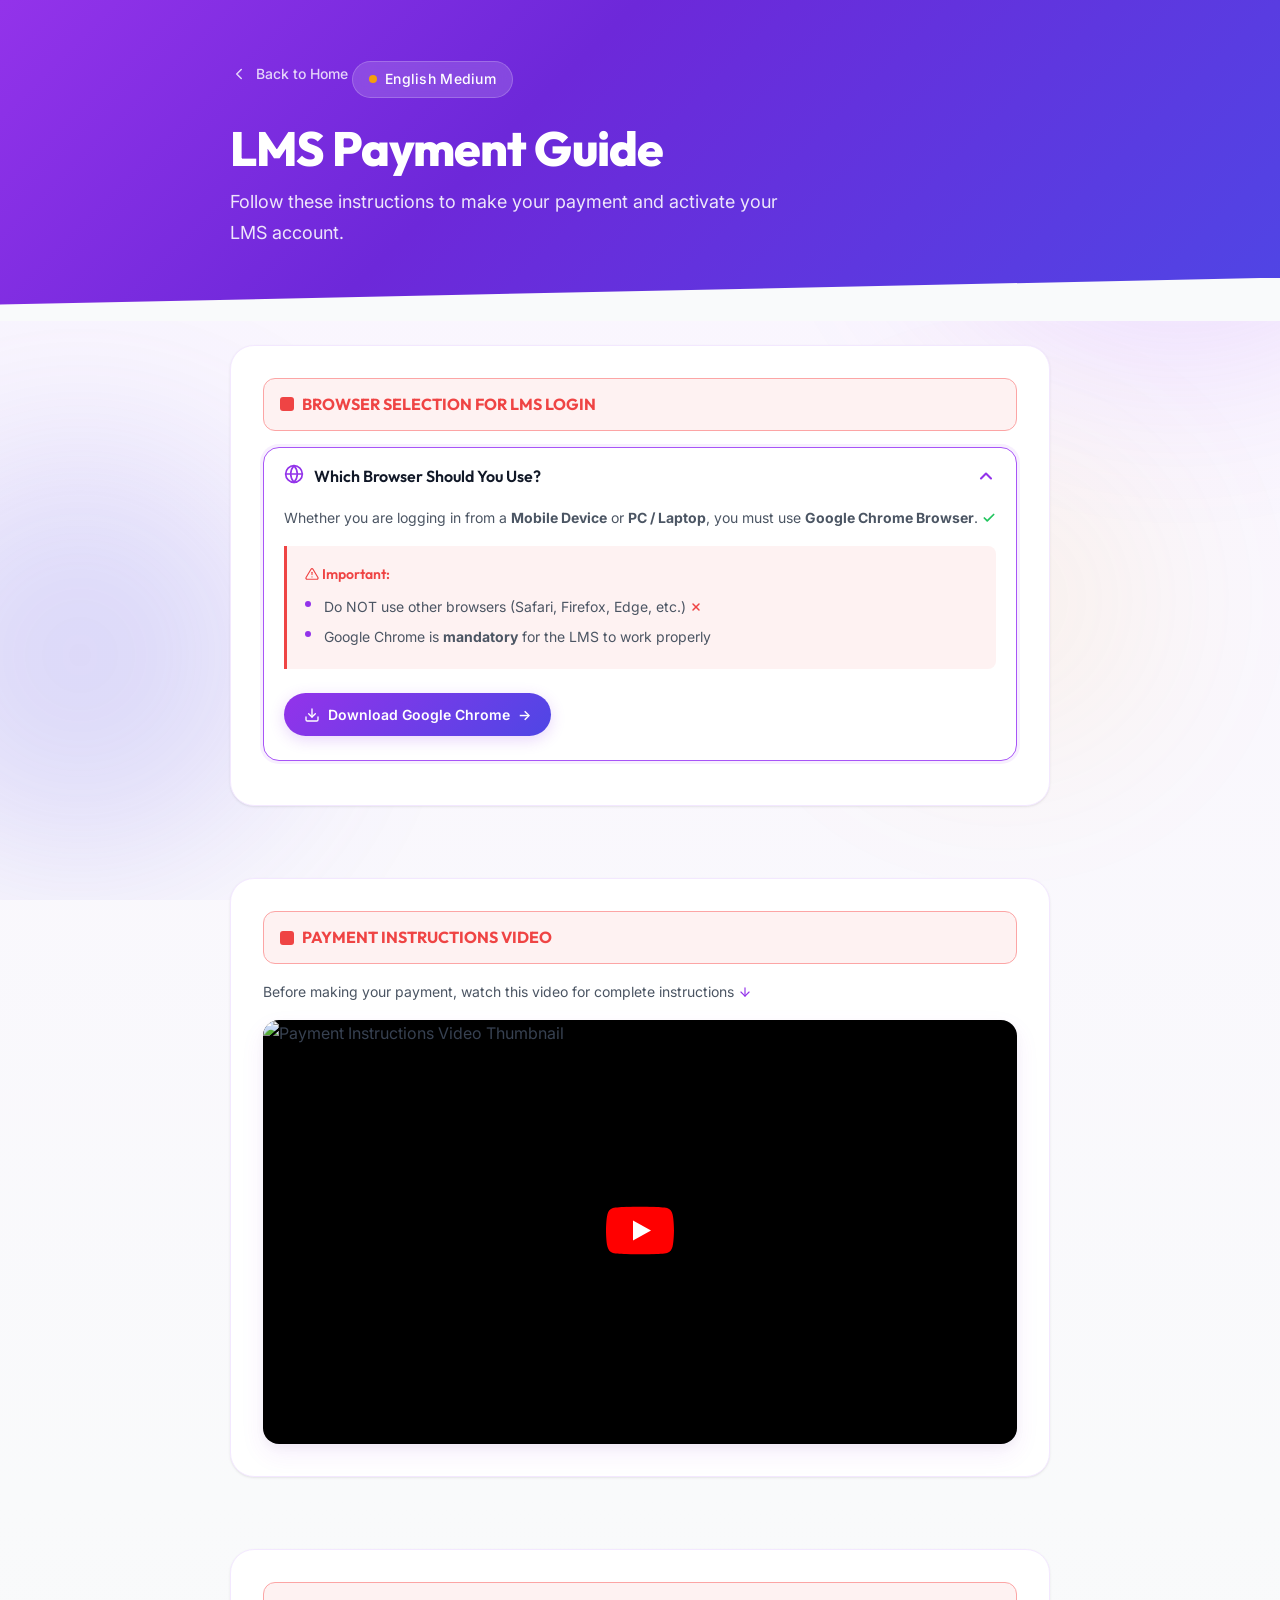
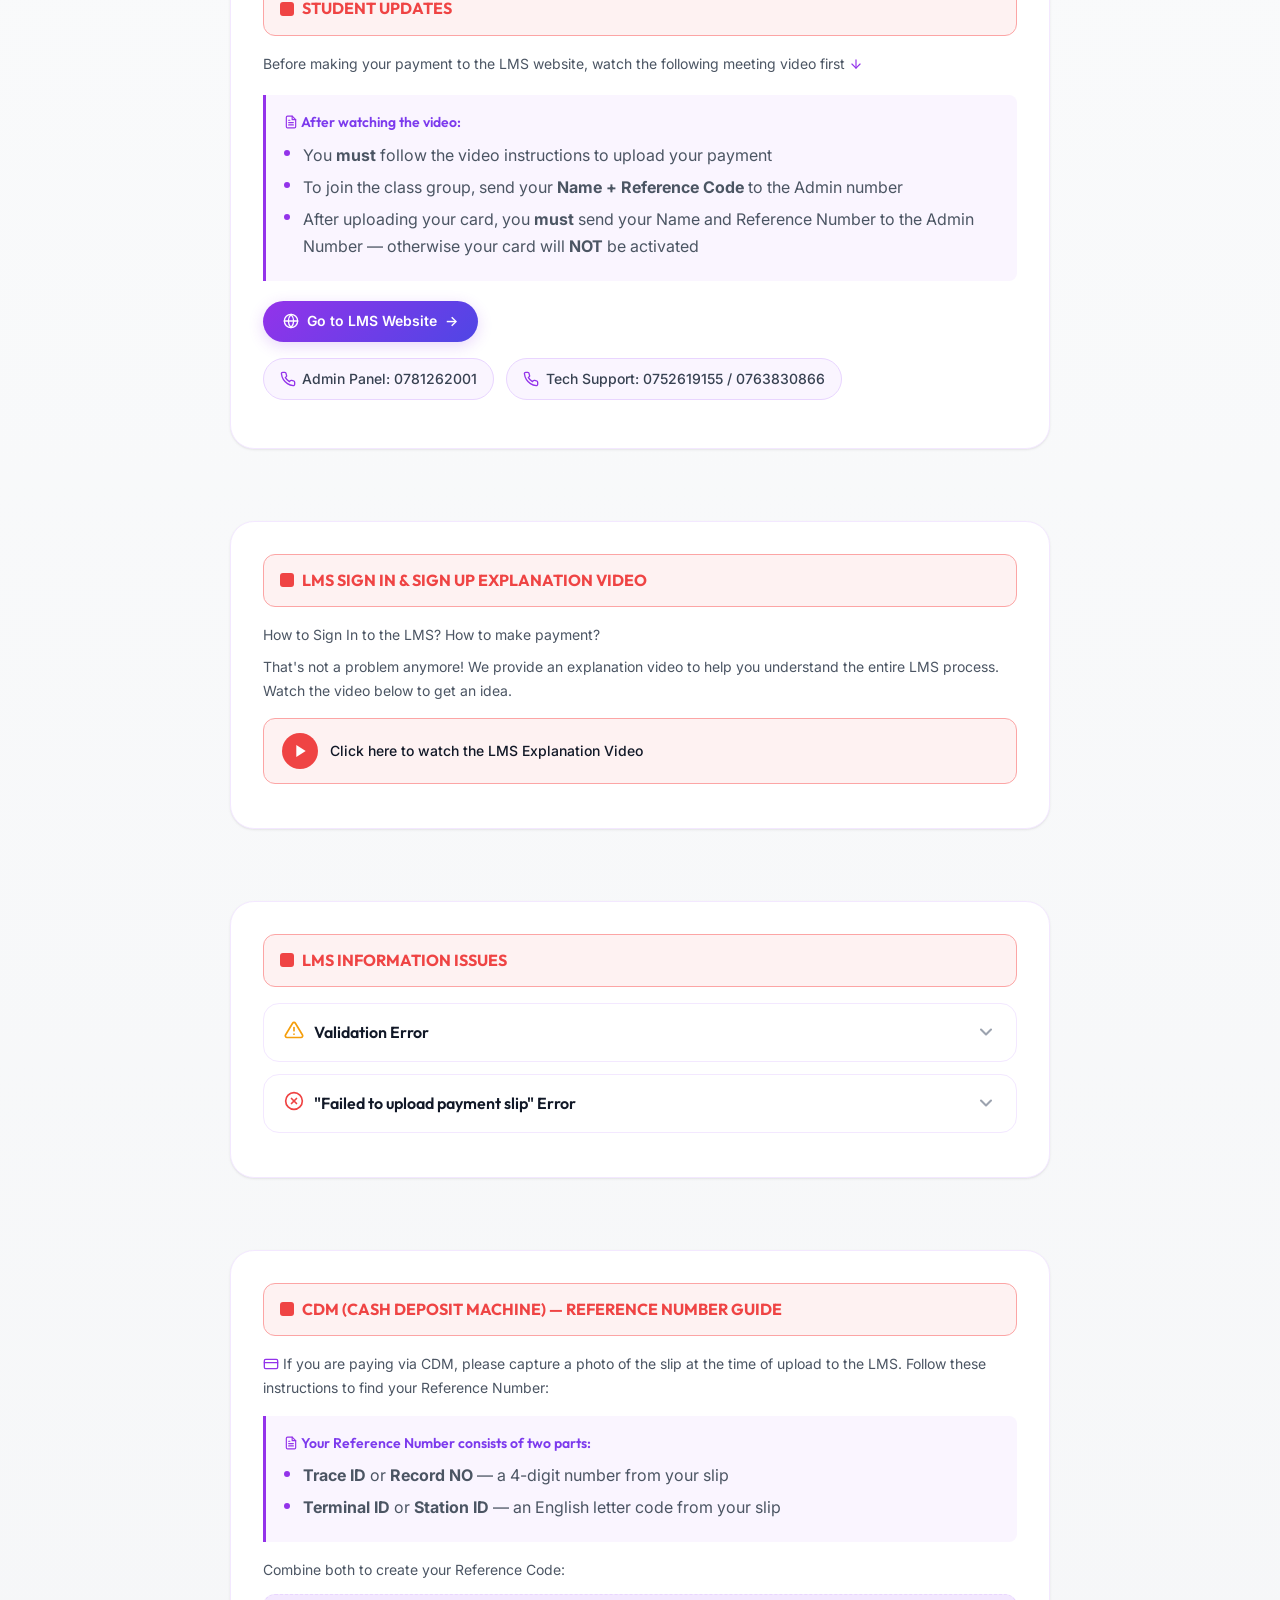
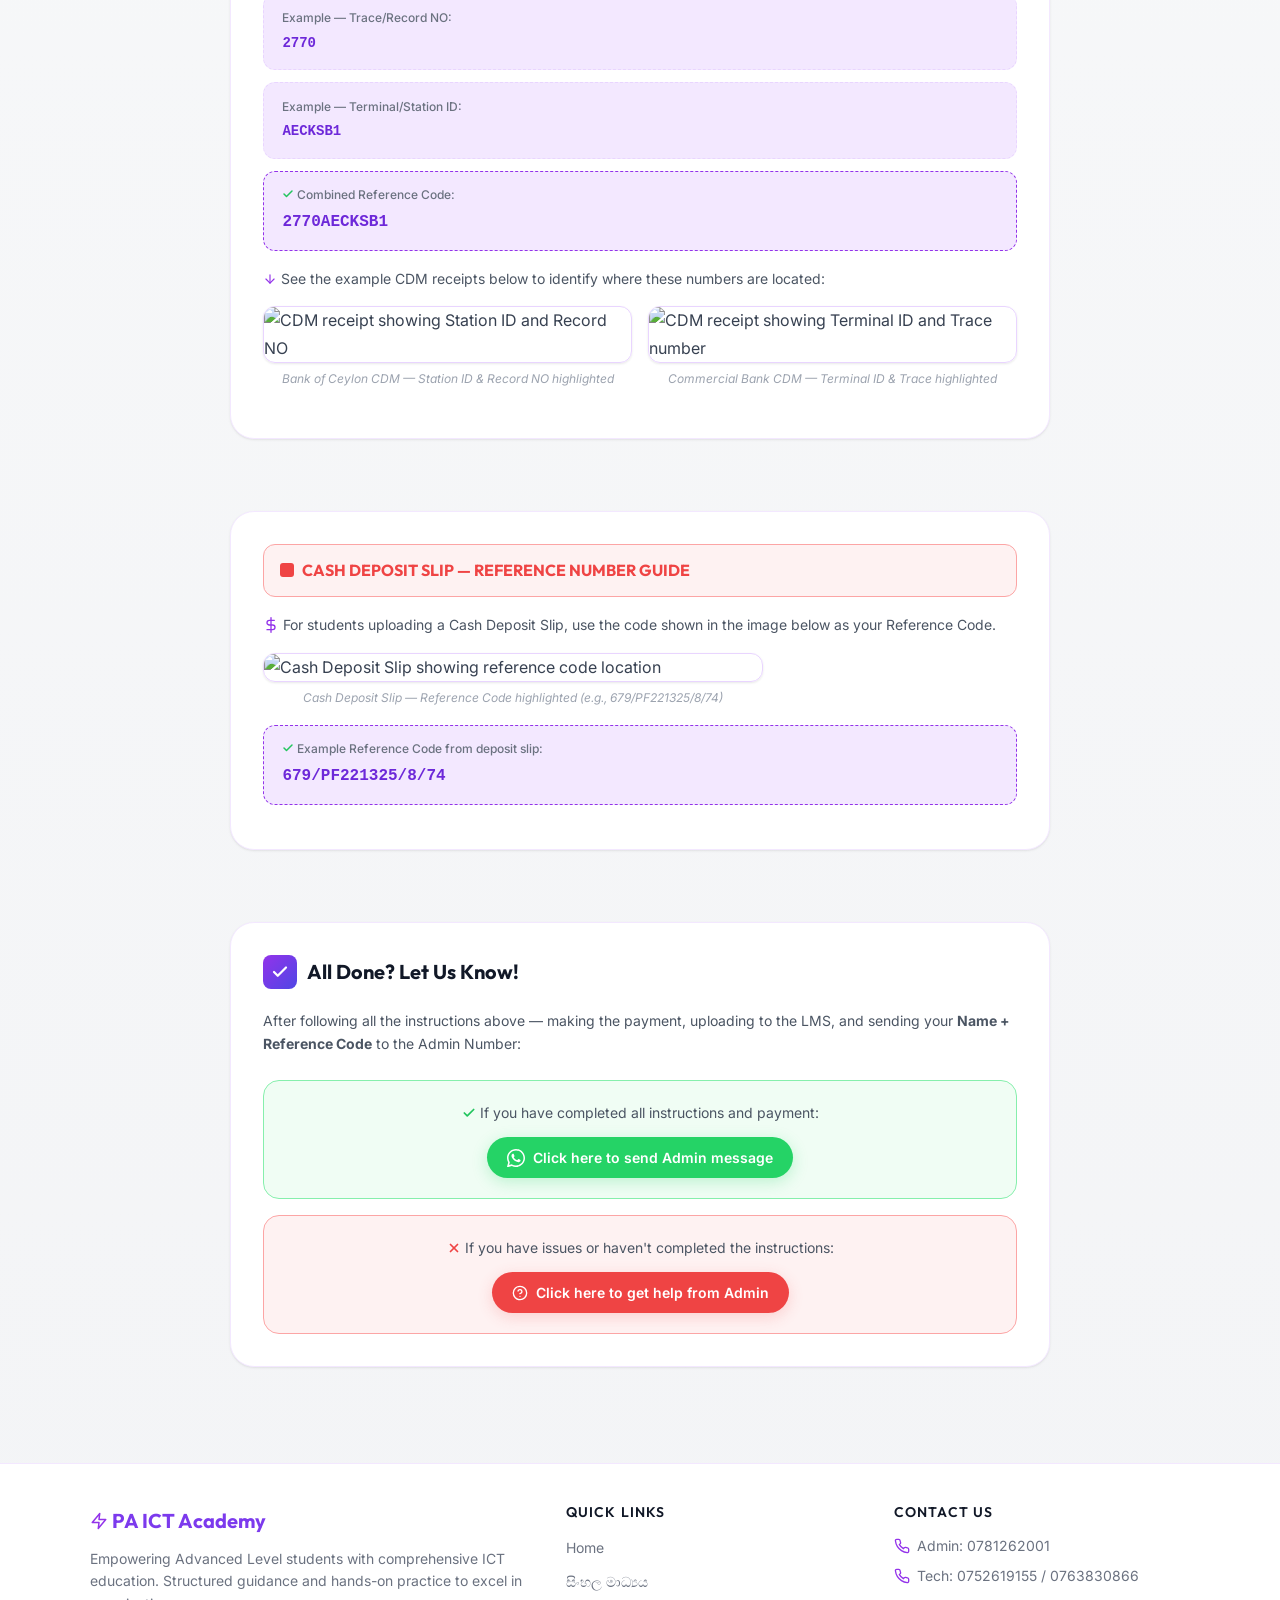
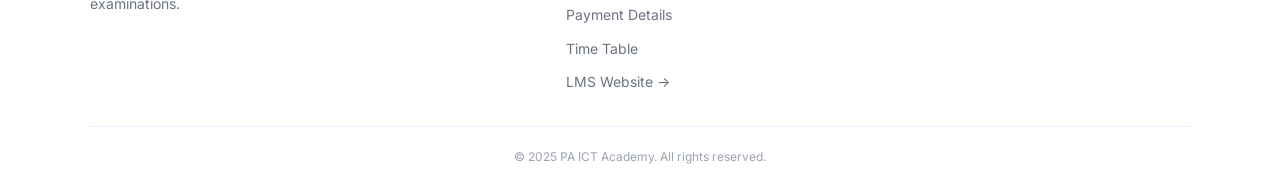
==== commit 9ed5d452: "Physical Classes commit" ====
--- a/en.html
+++ b/en.html
@@ -123,6 +123,43 @@
         </div>
     </section>
 
+    <!-- YouTube Video Player Overlay -->
+    <section class="content-section">
+        <div class="container">
+            <div class="card reveal">
+                <div class="section-header">
+                    <span class="section-header__dot"></span>
+                    PAYMENT INSTRUCTIONS VIDEO
+                </div>
+                <p style="font-size:0.875rem; color:#4b5563; margin-bottom:1rem;">
+                    Before making your payment, watch this video for complete instructions
+                    <svg width="14" height="14" viewBox="0 0 24 24" fill="none" stroke="#9333ea" stroke-width="2"
+                        stroke-linecap="round" stroke-linejoin="round" style="vertical-align:-2px;">
+                        <line x1="12" y1="5" x2="12" y2="19" />
+                        <polyline points="19 12 12 19 5 12" />
+                    </svg>
+                </p>
+                <div class="yt-player-wrapper" id="ytPlayerWrapperEn">
+                    <div class="yt-player-thumbnail" id="ytThumbnailEn">
+                        <img src="https://img.youtube.com/vi/ASSriwLZ1oU/maxresdefault.jpg"
+                            alt="Payment Instructions Video Thumbnail" loading="lazy">
+                        <button class="yt-play-btn" id="ytPlayBtnEn" aria-label="Play Video">
+                            <svg viewBox="0 0 68 48" width="68" height="48">
+                                <path class="yt-play-btn-bg"
+                                    d="M66.52 7.74c-.78-2.93-2.49-5.41-5.42-6.19C55.79.13 34 0 34 0S12.21.13 6.9 1.55c-2.93.78-4.63 3.26-5.42 6.19C.06 13.05 0 24 0 24s.06 10.95 1.48 16.26c.78 2.93 2.49 5.41 5.42 6.19C12.21 47.87 34 48 34 48s21.79-.13 27.1-1.55c2.93-.78 4.64-3.26 5.42-6.19C67.94 34.95 68 24 68 24s-.06-10.95-1.48-16.26z"
+                                    fill="#f00" />
+                                <path d="M45 24L27 14v20" fill="#fff" />
+                            </svg>
+                        </button>
+                    </div>
+                    <div class="yt-player-iframe" id="ytIframeContainerEn" style="display:none;">
+                        <!-- iframe injected on play click -->
+                    </div>
+                </div>
+            </div>
+        </div>
+    </section>
+
     <!-- SECTION 2: Student Updates -->
     <section class="content-section">
         <div class="container">
@@ -141,14 +178,7 @@
                     </svg>
                 </p>
 
-                <a href="https://youtu.be/fWViFw2k_ic" target="_blank" class="video-link">
-                    <span class="play-icon">
-                        <svg viewBox="0 0 24 24" fill="currentColor">
-                            <polygon points="5 3 19 12 5 21 5 3" />
-                        </svg>
-                    </span>
-                    <span>Watch the Payment Instructions Meeting Video</span>
-                </a>
+
 
                 <div class="info-block" style="margin-top:1.25rem;">
                     <div class="info-block__title">
@@ -590,7 +620,7 @@
                         <li><a href="index.html">Home</a></li>
                         <li><a href="si.html">සිංහල මාධ්‍යය</a></li>
                         <li><a href="payment-details.html">Payment Details</a></li>
-                        <li><a href="timetable.html">Time Table</a></li>
+                        <li><a href="times.html">Time Table</a></li>
                         <li><a href="https://pasinduathukorala.lk" target="_blank">LMS Website →</a></li>
                     </ul>
                 </div>
--- a/css/styles.css
+++ b/css/styles.css
@@ -1133,10 +1133,10 @@
 }
 
 .bank-detail-card__logo {
-  width: 64px;
-  height: 64px;
+  width: 100%;
+  max-width: 100%;
   margin-bottom: 1.25rem;
-  border-radius: 50%;
+  border-radius: 16px;
   overflow: hidden;
   border: 2px solid var(--clr-surface-border);
   box-shadow: var(--shadow-sm);
@@ -1145,10 +1145,10 @@
 
 .bank-detail-card__logo img {
   width: 100%;
-  height: 100%;
+  height: auto;
   display: block;
-  object-fit: cover;
-  border-radius: 0;
+  object-fit: contain;
+  border-radius: 14px;
 }
 
 .bank-detail-row {
@@ -1427,6 +1427,334 @@
 }
 
 /* ===================================================
+   Glassmorphism Cards
+   =================================================== */
+.glass-card {
+  position: relative;
+  background: rgba(255, 255, 255, 0.7);
+  backdrop-filter: blur(20px);
+  -webkit-backdrop-filter: blur(20px);
+  border: 1px solid rgba(255, 255, 255, 0.5);
+  border-radius: var(--radius-2xl);
+  padding: 2rem;
+  margin-bottom: 1.5rem;
+  box-shadow:
+    0 8px 32px rgba(147, 51, 234, 0.08),
+    0 2px 8px rgba(0, 0, 0, 0.04),
+    inset 0 1px 0 rgba(255, 255, 255, 0.6);
+  transition: all var(--transition-base);
+  overflow: hidden;
+}
+
+.glass-card::before {
+  content: '';
+  position: absolute;
+  top: 0;
+  left: -100%;
+  width: 100%;
+  height: 100%;
+  background: linear-gradient(90deg, transparent, rgba(255, 255, 255, 0.3), transparent);
+  transition: left 0.7s ease;
+  pointer-events: none;
+}
+
+.glass-card:hover::before {
+  left: 100%;
+}
+
+.glass-card:hover {
+  transform: translateY(-4px);
+  border-color: rgba(147, 51, 234, 0.3);
+  box-shadow:
+    0 16px 48px rgba(147, 51, 234, 0.15),
+    0 4px 12px rgba(0, 0, 0, 0.06),
+    inset 0 1px 0 rgba(255, 255, 255, 0.8);
+}
+
+.glass-card--highlight {
+  background: rgba(255, 255, 255, 0.85);
+  border: 1px solid rgba(147, 51, 234, 0.15);
+}
+
+.glass-card--dark {
+  background: linear-gradient(135deg, rgba(147, 51, 234, 0.05), rgba(79, 70, 229, 0.03));
+}
+
+/* Glass Badge */
+.glass-badge {
+  display: inline-flex;
+  align-items: center;
+  gap: 0.5rem;
+  background: rgba(255, 255, 255, 0.6);
+  backdrop-filter: blur(10px);
+  border: 1px solid rgba(147, 51, 234, 0.15);
+  border-radius: var(--radius-full);
+  padding: 0.45rem 1rem;
+  font-size: var(--fs-sm);
+  font-weight: 600;
+  color: var(--clr-primary-600);
+  margin-bottom: 1rem;
+}
+
+/* ===================================================
+   Social Links Grid
+   =================================================== */
+.social-links {
+  display: grid;
+  grid-template-columns: repeat(auto-fit, minmax(180px, 1fr));
+  gap: 0.75rem;
+  margin-top: 1.25rem;
+}
+
+.social-link {
+  display: flex;
+  align-items: center;
+  gap: 0.6rem;
+  padding: 0.85rem 1.15rem;
+  border-radius: var(--radius-lg);
+  font-size: var(--fs-sm);
+  font-weight: 600;
+  text-decoration: none;
+  transition: all var(--transition-base);
+  border: 1px solid transparent;
+  position: relative;
+  overflow: hidden;
+}
+
+.social-link::after {
+  content: '';
+  position: absolute;
+  inset: 0;
+  background: linear-gradient(135deg, rgba(255, 255, 255, 0.1), transparent);
+  opacity: 0;
+  transition: opacity var(--transition-fast);
+}
+
+.social-link:hover::after {
+  opacity: 1;
+}
+
+.social-link:hover {
+  transform: translateY(-3px);
+}
+
+.social-link svg {
+  width: 20px;
+  height: 20px;
+  flex-shrink: 0;
+}
+
+.social-link--whatsapp {
+  background: linear-gradient(135deg, #25d366, #128C7E);
+  color: #fff;
+  box-shadow: 0 4px 15px rgba(37, 211, 102, 0.25);
+}
+
+.social-link--whatsapp:hover {
+  box-shadow: 0 8px 25px rgba(37, 211, 102, 0.4);
+  color: #fff;
+}
+
+.social-link--telegram {
+  background: linear-gradient(135deg, #2AABEE, #229ED9);
+  color: #fff;
+  box-shadow: 0 4px 15px rgba(42, 171, 238, 0.25);
+}
+
+.social-link--telegram:hover {
+  box-shadow: 0 8px 25px rgba(42, 171, 238, 0.4);
+  color: #fff;
+}
+
+.social-link--youtube {
+  background: linear-gradient(135deg, #FF0000, #CC0000);
+  color: #fff;
+  box-shadow: 0 4px 15px rgba(255, 0, 0, 0.2);
+}
+
+.social-link--youtube:hover {
+  box-shadow: 0 8px 25px rgba(255, 0, 0, 0.35);
+  color: #fff;
+}
+
+.social-link--lms {
+  background: var(--grad-btn);
+  color: #fff;
+  box-shadow: var(--shadow-purple);
+}
+
+.social-link--lms:hover {
+  box-shadow: 0 8px 25px rgba(147, 51, 234, 0.4);
+  color: #fff;
+}
+
+/* ===================================================
+   Glow Pulse Animation
+   =================================================== */
+@keyframes glowPulse {
+
+  0%,
+  100% {
+    box-shadow: 0 0 5px rgba(147, 51, 234, 0.2);
+  }
+
+  50% {
+    box-shadow: 0 0 20px rgba(147, 51, 234, 0.4);
+  }
+}
+
+.glow-border {
+  animation: glowPulse 3s ease-in-out infinite;
+}
+
+/* ===================================================
+   Location Tabs (Physical Timetable)
+   =================================================== */
+.location-tabs {
+  display: flex;
+  flex-wrap: wrap;
+  gap: 0.75rem;
+  margin-top: 1rem;
+}
+
+.location-tab {
+  display: inline-flex;
+  align-items: center;
+  gap: 0.5rem;
+  padding: 0.85rem 1.25rem;
+  background: var(--clr-surface);
+  border: 2px solid var(--clr-surface-border-light);
+  border-radius: var(--radius-xl);
+  cursor: pointer;
+  transition: all var(--transition-base);
+  font-family: var(--ff-heading);
+  font-size: var(--fs-sm);
+  font-weight: 600;
+  color: var(--clr-text-700);
+  flex: 1;
+  justify-content: center;
+  min-width: 200px;
+}
+
+.location-tab:hover {
+  border-color: var(--clr-primary-400);
+  transform: translateY(-2px);
+  box-shadow: var(--shadow-lg);
+}
+
+.location-tab.active {
+  background: var(--grad-btn);
+  border-color: transparent;
+  color: #fff;
+  box-shadow: var(--shadow-purple);
+  transform: translateY(-2px);
+}
+
+.location-tab svg {
+  flex-shrink: 0;
+}
+
+/* ===================================================
+   Location Panels
+   =================================================== */
+.location-panel {
+  display: none;
+}
+
+.location-panel.active {
+  display: block;
+}
+
+/* ===================================================
+   Physical Badge
+   =================================================== */
+.physical-badge {
+  display: inline-flex;
+  align-items: center;
+  gap: 0.5rem;
+  background: #fef3c7;
+  border: 1px solid #fcd34d;
+  border-radius: var(--radius-full);
+  padding: 0.5rem 1.15rem;
+  font-size: var(--fs-sm);
+  font-weight: 600;
+  color: #92400e;
+  margin-bottom: 1.5rem;
+}
+
+/* ===================================================
+   Map Embed
+   =================================================== */
+.map-embed {
+  position: relative;
+  width: 100%;
+  padding-bottom: 56.25%;
+  border-radius: var(--radius-lg);
+  overflow: hidden;
+  border: 1px solid var(--clr-surface-border);
+  box-shadow: var(--shadow-md);
+}
+
+.map-embed iframe {
+  position: absolute;
+  inset: 0;
+  width: 100%;
+  height: 100%;
+  border: none;
+}
+
+/* ===================================================
+   Location Preview Grid (Hub page)
+   =================================================== */
+.location-preview-grid {
+  display: flex;
+  flex-direction: column;
+  gap: 0.75rem;
+  margin-top: 0.5rem;
+}
+
+.location-preview-item {
+  display: flex;
+  align-items: center;
+  gap: 0.85rem;
+  padding: 0.85rem 1rem;
+  background: var(--clr-bg-50);
+  border: 1px solid var(--clr-surface-border-light);
+  border-radius: var(--radius-md);
+  transition: all var(--transition-fast);
+}
+
+.location-preview-item:hover {
+  border-color: var(--clr-primary-400);
+  box-shadow: var(--shadow-sm);
+}
+
+.location-preview-item strong {
+  font-family: var(--ff-heading);
+  font-size: var(--fs-base);
+  color: var(--clr-text-900);
+  display: block;
+  margin-bottom: 0.15rem;
+}
+
+.location-preview-item p {
+  font-size: var(--fs-sm);
+  color: var(--clr-text-500);
+  margin: 0;
+}
+
+.location-preview-icon {
+  width: 40px;
+  height: 40px;
+  background: var(--clr-bg-100);
+  border-radius: var(--radius-md);
+  display: flex;
+  align-items: center;
+  justify-content: center;
+  flex-shrink: 0;
+}
+
+/* ===================================================
    Responsive
    =================================================== */
 @media (max-width: 768px) {
@@ -1491,6 +1819,14 @@
     padding: 1rem 1.25rem;
   }
 
+  .location-tabs {
+    flex-direction: column;
+  }
+
+  .location-tab {
+    min-width: auto;
+  }
+
   .bank-detail-row__value--account {
     flex-direction: column;
     align-items: flex-start;
@@ -1514,4 +1850,78 @@
   .lang-card {
     padding: 2rem 1.5rem;
   }
+}
+
+/* ===================================================
+   YouTube Player Overlay
+   =================================================== */
+.yt-player-wrapper {
+  position: relative;
+  width: 100%;
+  border-radius: var(--radius-lg);
+  overflow: hidden;
+  box-shadow: var(--shadow-lg);
+  background: #000;
+  aspect-ratio: 16 / 9;
+}
+
+.yt-player-thumbnail {
+  position: relative;
+  width: 100%;
+  height: 100%;
+  cursor: pointer;
+}
+
+.yt-player-thumbnail img {
+  width: 100%;
+  height: 100%;
+  object-fit: cover;
+  border-radius: 0;
+  display: block;
+  transition: filter var(--transition-base), transform var(--transition-base);
+}
+
+.yt-player-thumbnail:hover img {
+  filter: brightness(0.75);
+  transform: scale(1.03);
+}
+
+.yt-play-btn {
+  position: absolute;
+  top: 50%;
+  left: 50%;
+  transform: translate(-50%, -50%);
+  border: none;
+  background: none;
+  cursor: pointer;
+  padding: 0;
+  z-index: 2;
+  transition: transform var(--transition-fast), filter var(--transition-fast);
+}
+
+.yt-play-btn:hover {
+  transform: translate(-50%, -50%) scale(1.15);
+  filter: drop-shadow(0 4px 20px rgba(255, 0, 0, 0.5));
+}
+
+.yt-play-btn-bg {
+  transition: fill var(--transition-fast);
+}
+
+.yt-player-thumbnail:hover .yt-play-btn-bg {
+  fill: #cc0000;
+}
+
+.yt-player-iframe {
+  position: absolute;
+  inset: 0;
+  width: 100%;
+  height: 100%;
+}
+
+.yt-player-iframe iframe {
+  width: 100%;
+  height: 100%;
+  border: none;
+  border-radius: 0;
 }
